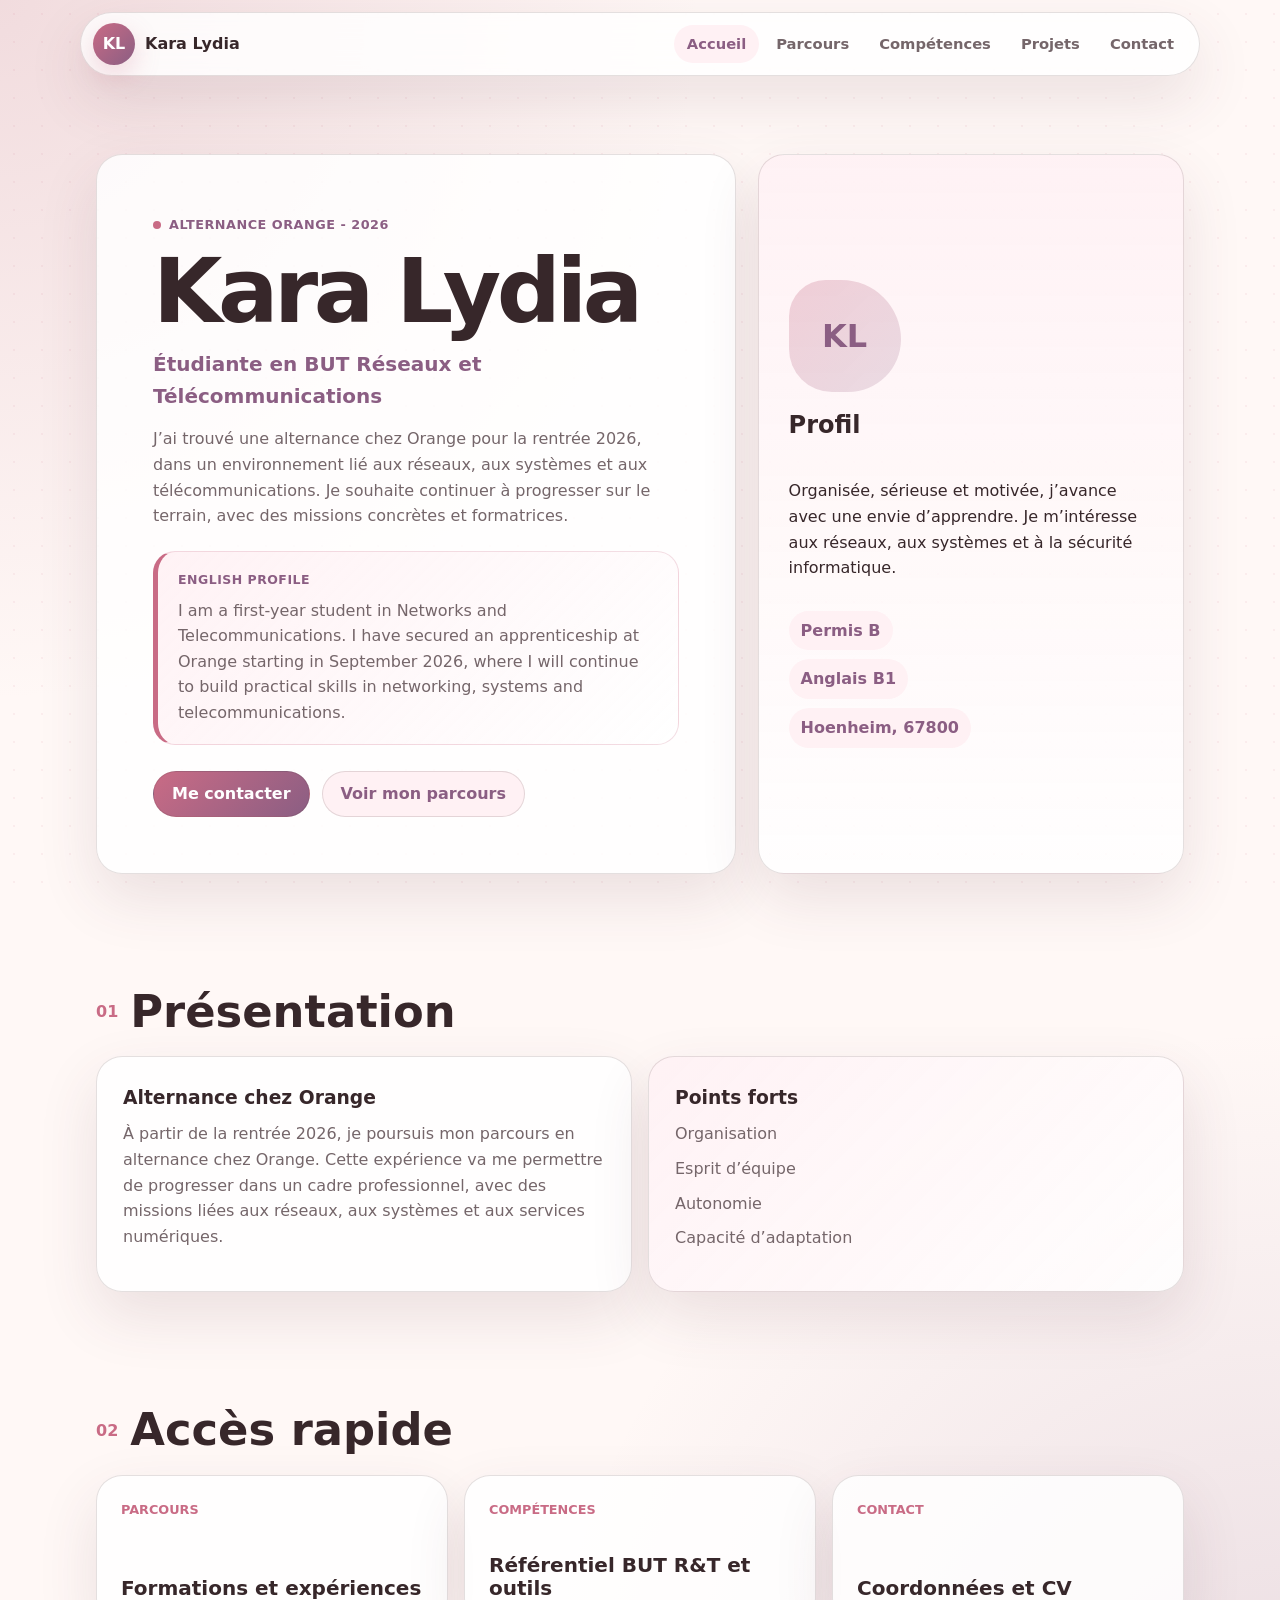
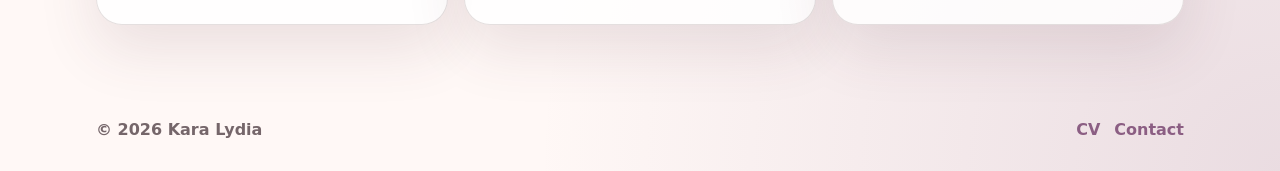
==== index.html @ 48819e31 "Add files via upload" ====
<!doctype html>
<html lang="fr">
  <head>
    <meta charset="UTF-8" />
    <meta name="viewport" content="width=device-width, initial-scale=1.0" />
    <meta name="description" content="Portfolio de Kara Lydia, étudiante en BUT Réseaux et Télécommunications." />
    <title>Kara Lydia | Accueil</title>
    <link rel="stylesheet" href="styles.css?v=6" />
  </head>
  <body data-page="accueil">
    <header class="site-header" data-header>
      <a class="brand" href="index.html" aria-label="Accueil">
        <span class="brand-mark">KL</span>
        <span>Kara Lydia</span>
      </a>

      <nav class="main-nav" aria-label="Navigation principale">
        <a href="index.html" data-page-link="accueil">Accueil</a>
        <a href="parcours.html" data-page-link="parcours">Parcours</a>
        <a href="competences.html" data-page-link="competences">Compétences</a>
        <a href="projets.html" data-page-link="projets">Projets</a>
        <a href="contact.html" data-page-link="contact">Contact</a>
      </nav>
    </header>

    <main>
      <section class="hero section">
        <div class="hero-card reveal">
          <p class="eyebrow">Alternance Orange - 2026</p>
          <h1>Kara Lydia</h1>
          <p class="hero-subtitle">Étudiante en BUT Réseaux et Télécommunications</p>
          <p class="hero-text">
            J’ai trouvé une alternance chez Orange pour la rentrée 2026, dans un environnement
            lié aux réseaux, aux systèmes et aux télécommunications. Je souhaite continuer à
            progresser sur le terrain, avec des missions concrètes et formatrices.
          </p>

          <div class="english-card" lang="en">
            <span>English profile</span>
            <p>
              I am a first-year student in Networks and Telecommunications. I have secured an
              apprenticeship at Orange starting in September 2026, where I will continue to build
              practical skills in networking, systems and telecommunications.
            </p>
          </div>

          <div class="actions">
            <a class="btn btn-primary" href="contact.html">Me contacter</a>
            <a class="btn btn-secondary" href="parcours.html">Voir mon parcours</a>
          </div>
        </div>

        <aside class="profile-card reveal">
          <div class="profile-illustration" aria-hidden="true">
            <span>KL</span>
          </div>
          <h2>Profil</h2>
          <p>
            Organisée, sérieuse et motivée, j’avance avec une envie d’apprendre. Je m’intéresse
            aux réseaux, aux systèmes et à la sécurité informatique.
          </p>
          <ul class="mini-list">
            <li>Permis B</li>
            <li>Anglais B1</li>
            <li>Hoenheim, 67800</li>
          </ul>
        </aside>
      </section>

      <section class="section">
        <div class="section-title">
          <span>01</span>
          <h2>Présentation</h2>
        </div>

        <div class="profile-grid">
          <article class="panel">
            <h3>Alternance chez Orange</h3>
            <p>
              À partir de la rentrée 2026, je poursuis mon parcours en alternance chez Orange.
              Cette expérience va me permettre de progresser dans un cadre professionnel, avec des
              missions liées aux réseaux, aux systèmes et aux services numériques.
            </p>
          </article>

          <article class="panel panel-highlight">
            <h3>Points forts</h3>
            <ul class="clean-list">
              <li>Organisation</li>
              <li>Esprit d’équipe</li>
              <li>Autonomie</li>
              <li>Capacité d’adaptation</li>
            </ul>
          </article>
        </div>
      </section>

      <section class="section">
        <div class="section-title">
          <span>02</span>
          <h2>Accès rapide</h2>
        </div>

        <div class="route-grid">
          <a class="route-card" href="parcours.html">
            <span>Parcours</span>
            <strong>Formations et expériences</strong>
          </a>
          <a class="route-card" href="competences.html">
            <span>Compétences</span>
            <strong>Référentiel BUT R&T et outils</strong>
          </a>
          <a class="route-card" href="contact.html">
            <span>Contact</span>
            <strong>Coordonnées et CV</strong>
          </a>
        </div>
      </section>
    </main>

    <footer class="site-footer">
      <span>&copy; 2026 Kara Lydia</span>
      <div class="footer-links">
        <a href="assets/CV-Kara-Lydia.jpeg" target="_blank" rel="noopener">CV</a>
        <a href="contact.html">Contact</a>
      </div>
    </footer>

    <script src="script.js?v=3"></script>
  </body>
</html>
---- styles.css ----
:root {
  color-scheme: light;
  --bg: #fff8f6;
  --bg-soft: #f7ebe7;
  --surface: #ffffff;
  --surface-soft: #fff1f4;
  --text: #37272a;
  --muted: #75666a;
  --line: rgba(88, 61, 67, 0.16);
  --accent: #c96b85;
  --accent-2: #8b5e83;
  --accent-3: #d8a7b1;
  --shadow: 0 24px 60px rgba(91, 52, 64, 0.12);
  --radius: 26px;
  --max: 1120px;
}

* {
  box-sizing: border-box;
}

html {
  scroll-behavior: smooth;
}

body {
  min-width: 320px;
  margin: 0;
  background:
    radial-gradient(circle at top left, rgba(216, 167, 177, 0.35), transparent 32%),
    radial-gradient(circle at bottom right, rgba(139, 94, 131, 0.18), transparent 34%),
    var(--bg);
  color: var(--text);
  font-family: Inter, ui-sans-serif, system-ui, -apple-system, BlinkMacSystemFont, "Segoe UI", Arial, sans-serif;
  line-height: 1.6;
}

body::before {
  position: fixed;
  inset: 0;
  z-index: -1;
  pointer-events: none;
  content: "";
  background-image: radial-gradient(circle, rgba(201, 107, 133, 0.16) 1px, transparent 1.3px);
  background-size: 28px 28px;
  opacity: 0.5;
}

a {
  color: inherit;
  text-decoration: none;
}

button {
  font: inherit;
}

img {
  display: block;
  max-width: 100%;
}

h1,
h2,
h3,
p {
  margin-top: 0;
}

strong {
  color: var(--text);
}

.site-header {
  position: sticky;
  top: 12px;
  z-index: 50;
  display: grid;
  grid-template-columns: auto 1fr;
  gap: 18px;
  align-items: center;
  width: min(calc(100% - 28px), var(--max));
  margin: 12px auto 0;
  padding: 10px 12px;
  border: 1px solid var(--line);
  border-radius: 999px;
  background: rgba(255, 255, 255, 0.82);
  box-shadow: var(--shadow);
  backdrop-filter: blur(18px);
}

.brand {
  display: inline-flex;
  gap: 10px;
  align-items: center;
  font-weight: 900;
}

.brand-mark {
  display: grid;
  width: 42px;
  height: 42px;
  place-items: center;
  border-radius: 50%;
  background: linear-gradient(135deg, var(--accent), var(--accent-2));
  color: #ffffff;
  box-shadow: 0 10px 26px rgba(201, 107, 133, 0.25);
}

.main-nav {
  display: flex;
  gap: 4px;
  justify-content: flex-end;
  overflow-x: auto;
  scrollbar-width: none;
}

.main-nav::-webkit-scrollbar {
  display: none;
}

.main-nav a {
  display: inline-flex;
  align-items: center;
  min-height: 38px;
  padding: 0 13px;
  border-radius: 999px;
  color: var(--muted);
  font-size: 0.92rem;
  font-weight: 800;
  white-space: nowrap;
}

.main-nav a:hover,
.main-nav a.active {
  background: var(--surface-soft);
  color: var(--accent-2);
}

main {
  width: min(100%, var(--max));
  margin: 0 auto;
  padding: 24px 16px 0;
}

.section {
  padding: 58px 0;
}

.hero {
  display: grid;
  grid-template-columns: minmax(0, 1.2fr) minmax(300px, 0.8fr);
  gap: 22px;
  align-items: stretch;
  padding-top: 54px;
}

.hero-card,
.profile-card,
.panel,
.route-card,
.timeline-item,
.project-card {
  border: 1px solid var(--line);
  border-radius: var(--radius);
  background: rgba(255, 255, 255, 0.82);
  box-shadow: var(--shadow);
}

.hero-card {
  padding: clamp(28px, 5vw, 56px);
}

.eyebrow {
  display: inline-flex;
  align-items: center;
  gap: 8px;
  margin-bottom: 14px;
  color: var(--accent-2);
  font-size: 0.8rem;
  font-weight: 900;
  letter-spacing: 0.04em;
  text-transform: uppercase;
}

.eyebrow::before {
  width: 8px;
  height: 8px;
  border-radius: 50%;
  background: var(--accent);
  content: "";
}

h1 {
  margin-bottom: 14px;
  font-size: clamp(3rem, 8vw, 5.6rem);
  line-height: 0.95;
  font-weight: 900;
  letter-spacing: -0.05em;
}

.hero-subtitle {
  margin-bottom: 14px;
  color: var(--accent-2);
  font-size: 1.25rem;
  font-weight: 850;
}

.hero-text,
.page-hero p,
.panel p,
.timeline-item p,
.project-card p,
.detail-list,
.clean-list,
.contact-links span {
  color: var(--muted);
}

.actions {
  display: flex;
  flex-wrap: wrap;
  gap: 12px;
  margin-top: 26px;
}

.btn {
  display: inline-flex;
  align-items: center;
  justify-content: center;
  min-height: 46px;
  padding: 0 18px;
  border: 1px solid var(--line);
  border-radius: 999px;
  font-weight: 900;
  text-align: center;
}

.btn-primary {
  background: linear-gradient(135deg, var(--accent), var(--accent-2));
  color: #ffffff;
}

.btn-secondary {
  background: var(--surface-soft);
  color: var(--accent-2);
}

.profile-card {
  display: grid;
  align-content: center;
  gap: 14px;
  padding: 30px;
  background: linear-gradient(180deg, rgba(255, 241, 244, 0.95), rgba(255, 255, 255, 0.84));
}

.profile-illustration {
  display: grid;
  width: 112px;
  height: 112px;
  place-items: center;
  border-radius: 38% 62% 55% 45%;
  background: linear-gradient(135deg, rgba(201, 107, 133, 0.28), rgba(139, 94, 131, 0.18));
}

.profile-illustration span {
  color: var(--accent-2);
  font-size: 2rem;
  font-weight: 900;
}

.mini-list,
.clean-list,
.detail-list {
  display: grid;
  gap: 9px;
  margin: 0;
  padding: 0;
  list-style: none;
}

.mini-list li {
  display: inline-flex;
  width: fit-content;
  padding: 7px 12px;
  border-radius: 999px;
  background: var(--surface-soft);
  color: var(--accent-2);
  font-weight: 800;
}

.section-title {
  display: grid;
  grid-template-columns: auto 1fr;
  gap: 12px;
  align-items: center;
  margin-bottom: 22px;
}

.section-title span {
  color: var(--accent);
  font-weight: 900;
}

.section-title h2 {
  margin: 0;
  font-size: clamp(1.8rem, 4vw, 2.8rem);
  line-height: 1;
}

.profile-grid,
.contact-grid {
  display: grid;
  grid-template-columns: repeat(2, minmax(0, 1fr));
  gap: 16px;
}

.panel {
  padding: 26px;
}

.panel-highlight {
  background: linear-gradient(135deg, rgba(255, 241, 244, 0.95), rgba(255, 255, 255, 0.85));
}

.route-grid {
  display: grid;
  grid-template-columns: repeat(3, minmax(0, 1fr));
  gap: 16px;
}

.route-card {
  display: grid;
  gap: 12px;
  min-height: 150px;
  padding: 24px;
  transition: transform 180ms ease, border-color 180ms ease;
}

.route-card:hover {
  transform: translateY(-4px);
  border-color: rgba(201, 107, 133, 0.45);
}

.route-card span,
.timeline-item > span,
.project-number {
  color: var(--accent);
  font-size: 0.8rem;
  font-weight: 900;
  text-transform: uppercase;
}

.route-card strong {
  align-self: end;
  font-size: 1.25rem;
  line-height: 1.15;
}

.page-hero {
  max-width: 820px;
  padding-top: 70px;
  padding-bottom: 38px;
}

.timeline {
  display: grid;
  gap: 16px;
}

.timeline-item {
  padding: 26px;
}

.timeline-item h2,
.project-card h2,
.panel h2,
.panel h3 {
  margin-bottom: 8px;
}

.detail-list {
  padding-left: 18px;
  list-style: disc;
}

.skills-layout,
.project-grid {
  display: grid;
  grid-template-columns: repeat(2, minmax(0, 1fr));
  gap: 16px;
}

.pill-list,
.tags {
  display: flex;
  flex-wrap: wrap;
  gap: 9px;
}

.pill-list span,
.tags span {
  display: inline-flex;
  align-items: center;
  min-height: 32px;
  padding: 0 12px;
  border-radius: 999px;
  background: var(--surface-soft);
  color: var(--accent-2);
  font-size: 0.85rem;
  font-weight: 850;
}

.project-card {
  padding: 26px;
}

.contact-links {
  display: grid;
  gap: 12px;
}

.contact-links a,
.footer-links a {
  color: var(--accent-2);
  font-weight: 900;
}

.cv-card {
  display: grid;
  align-content: center;
  gap: 12px;
}

.site-footer {
  display: flex;
  width: min(100%, var(--max));
  margin: 0 auto;
  padding: 34px 16px 28px;
  justify-content: space-between;
  gap: 18px;
  color: var(--muted);
  font-weight: 850;
}

.footer-links {
  display: flex;
  gap: 14px;
}

.reveal {
  opacity: 0;
  transform: translateY(16px);
  transition: opacity 520ms ease, transform 520ms ease;
}

.reveal.is-visible {
  opacity: 1;
  transform: translateY(0);
}

@media (max-width: 860px) {
  .site-header {
    grid-template-columns: 1fr;
    border-radius: 28px;
  }

  .main-nav {
    justify-content: flex-start;
  }

  .hero,
  .profile-grid,
  .contact-grid,
  .skills-layout,
  .project-grid,
  .route-grid {
    grid-template-columns: 1fr;
  }
}

@media (max-width: 520px) {
  main {
    padding-right: 12px;
    padding-left: 12px;
  }

  .section {
    padding: 42px 0;
  }

  .hero-card,
  .profile-card,
  .panel,
  .timeline-item,
  .project-card {
    padding: 22px;
  }

  .actions,
  .site-footer {
    flex-direction: column;
  }

  .btn {
    width: 100%;
  }
}


/* ===== Ajouts v3 : anglais + référentiel BUT R&T ===== */
.english-card {
  margin-top: 22px;
  padding: 18px 20px;
  border: 1px solid rgba(201, 107, 133, 0.22);
  border-left: 5px solid var(--accent);
  border-radius: 22px;
  background: linear-gradient(135deg, rgba(255, 241, 244, 0.92), rgba(255, 255, 255, 0.72));
}

.english-card span {
  display: block;
  margin-bottom: 8px;
  color: var(--accent-2);
  font-size: 0.78rem;
  font-weight: 900;
  letter-spacing: 0.04em;
  text-transform: uppercase;
}

.english-card p {
  margin: 0;
  color: var(--muted);
}

.compact-section {
  padding-top: 32px;
}

.reference-grid {
  display: grid;
  grid-template-columns: repeat(3, minmax(0, 1fr));
  gap: 16px;
}

.reference-card {
  display: grid;
  gap: 12px;
  padding: 24px;
  border: 1px solid var(--line);
  border-radius: var(--radius);
  background: rgba(255, 255, 255, 0.82);
  box-shadow: var(--shadow);
}

.ref-code {
  display: inline-flex;
  align-items: center;
  justify-content: center;
  width: fit-content;
  min-height: 34px;
  padding: 0 14px;
  border-radius: 999px;
  background: var(--surface-soft);
  color: var(--accent-2);
  font-weight: 900;
}

.reference-card h3 {
  margin-bottom: 0;
  font-size: 1.12rem;
}

.reference-card p {
  margin: 0;
  color: var(--muted);
}

.ac-list {
  display: grid;
  gap: 9px;
  margin: 0;
  padding: 0;
  list-style: none;
  color: var(--muted);
}

.ac-list li {
  padding: 12px 13px;
  border-radius: 18px;
  background: var(--surface-soft);
}

.ac-list strong {
  display: inline-flex;
  margin-right: 6px;
  color: var(--accent-2);
  font-size: 0.82rem;
}

@media (max-width: 920px) {
  .reference-grid {
    grid-template-columns: 1fr;
  }
}

/* ===== Ajouts v4 : projets avec images ===== */
.route-grid-four {
  grid-template-columns: repeat(4, minmax(0, 1fr));
}

.project-grid-large {
  grid-template-columns: 1fr;
  gap: 20px;
}

.project-card-image {
  display: grid;
  grid-template-columns: minmax(240px, 0.9fr) minmax(0, 1.1fr);
  gap: 0;
  padding: 0;
  overflow: hidden;
}

.project-media {
  display: block;
  min-height: 260px;
  border-right: 1px solid var(--line);
  background: var(--surface-soft);
}

.project-media img {
  width: 100%;
  height: 100%;
  min-height: 260px;
  object-fit: contain;
  padding: 14px;
  background: #fffdfc;
}

.project-body {
  display: grid;
  align-content: center;
  gap: 12px;
  padding: 28px;
}

.project-body h2,
.project-body p {
  margin: 0;
}

.project-ac-list {
  display: grid;
  gap: 8px;
  margin: 4px 0 0;
  padding: 0;
  list-style: none;
  color: var(--muted);
}

.project-ac-list li {
  padding: 10px 12px;
  border-radius: 16px;
  background: var(--surface-soft);
}

.project-ac-list strong {
  color: var(--accent-2);
  font-size: 0.82rem;
}

.project-soft-card {
  background: linear-gradient(135deg, rgba(255, 241, 244, 0.95), rgba(255, 255, 255, 0.9));
}

.project-media-placeholder {
  display: grid;
  place-items: center;
  background:
    radial-gradient(circle at 30% 30%, rgba(201, 107, 133, 0.2), transparent 34%),
    radial-gradient(circle at 75% 70%, rgba(139, 94, 131, 0.16), transparent 36%),
    var(--surface-soft);
}

.project-media-placeholder span {
  display: grid;
  width: 118px;
  height: 118px;
  place-items: center;
  border-radius: 42% 58% 54% 46%;
  background: #ffffff;
  color: var(--accent-2);
  font-size: 2.6rem;
  font-weight: 900;
  box-shadow: var(--shadow);
}

@media (max-width: 920px) {
  .route-grid-four,
  .project-card-image {
    grid-template-columns: 1fr;
  }

  .project-media {
    border-right: 0;
    border-bottom: 1px solid var(--line);
  }
}

/* Mise en avant de l'alternance chez Orange */
.accent-experience {
  border-color: rgba(255, 121, 198, 0.28);
  background: linear-gradient(135deg, rgba(255, 121, 198, 0.12), rgba(255, 255, 255, 0.78));
}

.accent-experience h2 {
  color: var(--accent);
}
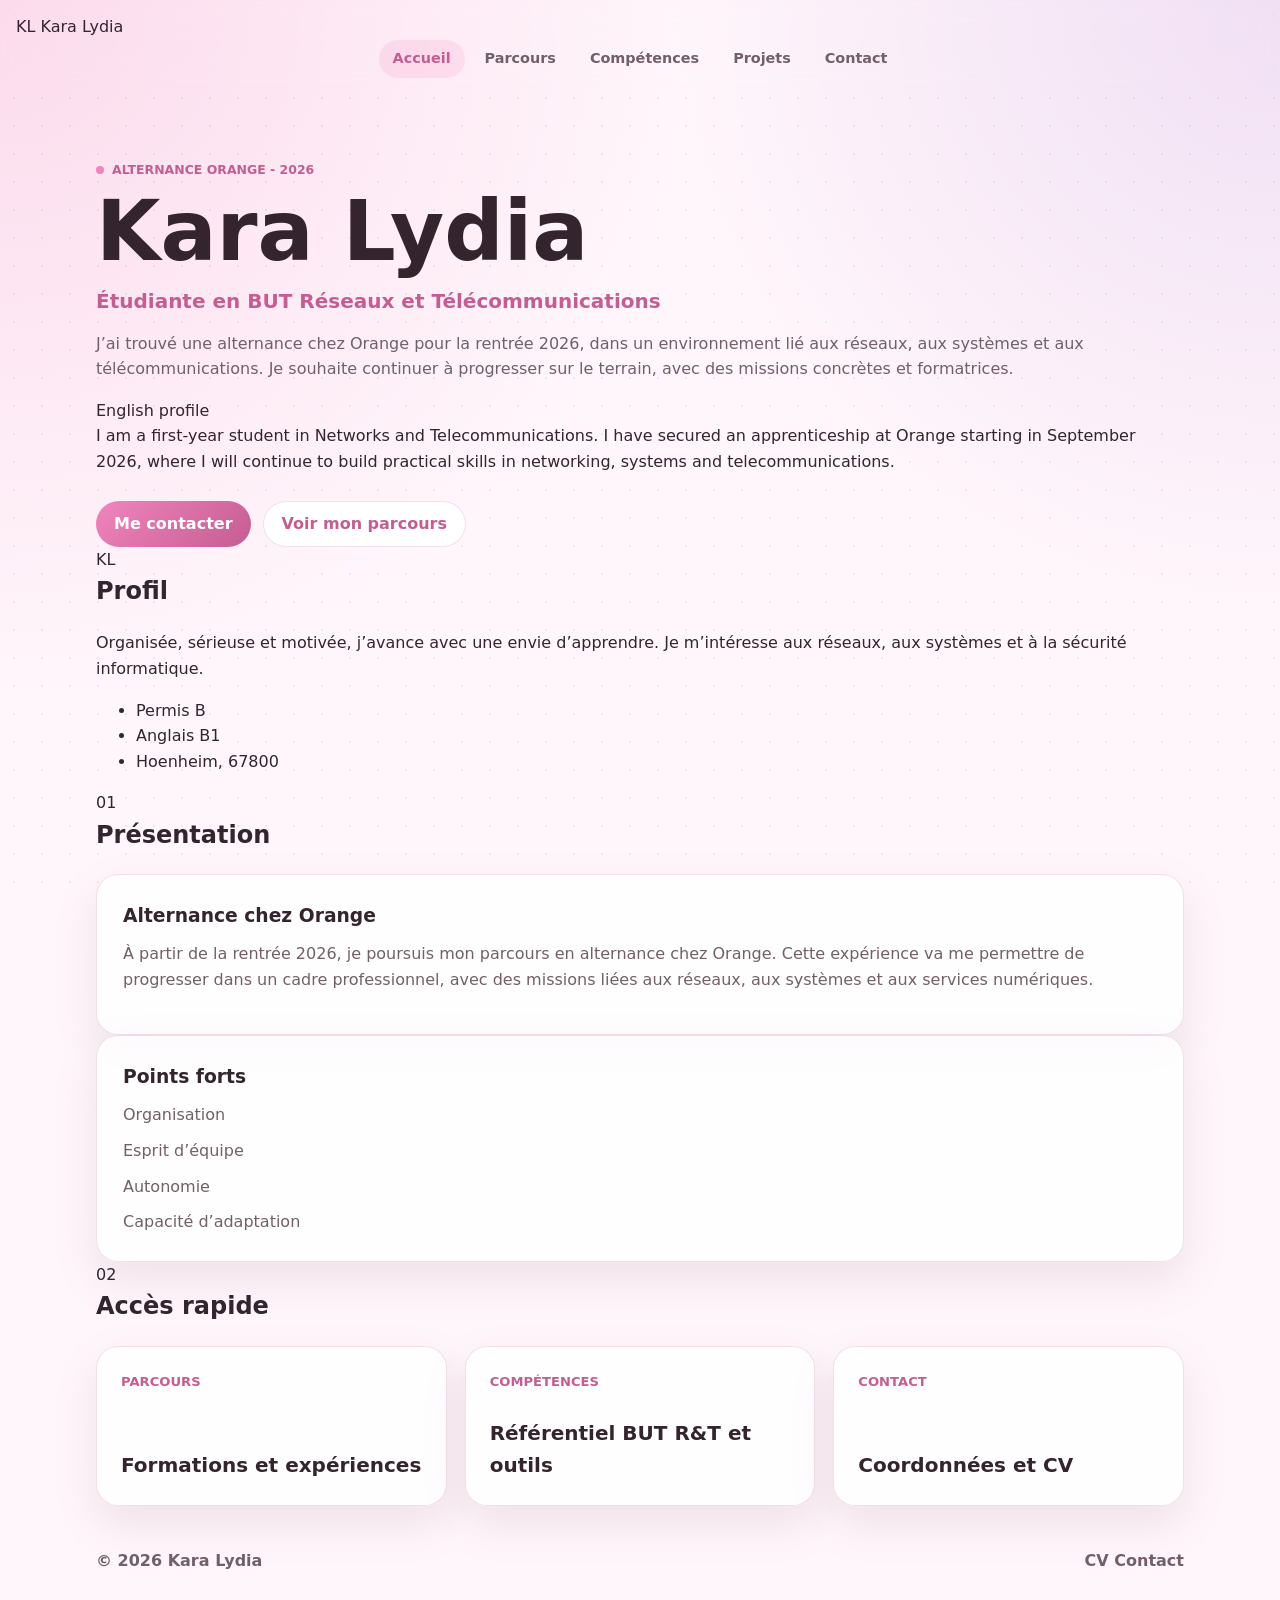
==== commit 7761c857: "Update index.html" ====
--- a/index.html
+++ b/index.html
@@ -5,7 +5,7 @@
     <meta name="viewport" content="width=device-width, initial-scale=1.0" />
     <meta name="description" content="Portfolio de Kara Lydia, étudiante en BUT Réseaux et Télécommunications." />
     <title>Kara Lydia | Accueil</title>
-    <link rel="stylesheet" href="styles.css?v=6" />
+    <link rel="stylesheet" href="styles.css?v=8" />
   </head>
   <body data-page="accueil">
     <header class="site-header" data-header>
--- a/styles.css
+++ b/styles.css
@@ -1,18 +1,19 @@
 :root {
   color-scheme: light;
-  --bg: #fff8f6;
-  --bg-soft: #f7ebe7;
+  --bg: #fff6fb;
+  --bg-soft: #ffe6f2;
   --surface: #ffffff;
-  --surface-soft: #fff1f4;
-  --text: #37272a;
-  --muted: #75666a;
-  --line: rgba(88, 61, 67, 0.16);
-  --accent: #c96b85;
-  --accent-2: #8b5e83;
-  --accent-3: #d8a7b1;
-  --shadow: 0 24px 60px rgba(91, 52, 64, 0.12);
-  --radius: 26px;
+  --surface-strong: #fff0f7;
+  --text: #34242d;
+  --muted: #725f68;
+  --line: rgba(190, 120, 150, 0.22);
+  --accent: #c45d91;
+  --accent-2: #f184bd;
+  --accent-3: #a66ad1;
+  --accent-soft: rgba(241, 132, 189, 0.16);
+  --shadow: 0 18px 45px rgba(120, 70, 95, 0.12);
   --max: 1120px;
+  --radius: 22px;
 }
 
 * {
@@ -21,14 +22,16 @@
 
 html {
   scroll-behavior: smooth;
+  overflow-x: hidden;
 }
 
 body {
   min-width: 320px;
   margin: 0;
+  overflow-x: hidden;
   background:
-    radial-gradient(circle at top left, rgba(216, 167, 177, 0.35), transparent 32%),
-    radial-gradient(circle at bottom right, rgba(139, 94, 131, 0.18), transparent 34%),
+    radial-gradient(circle at top left, rgba(241, 132, 189, 0.24), transparent 34%),
+    radial-gradient(circle at top right, rgba(166, 106, 209, 0.16), transparent 30%),
     var(--bg);
   color: var(--text);
   font-family: Inter, ui-sans-serif, system-ui, -apple-system, BlinkMacSystemFont, "Segoe UI", Arial, sans-serif;
@@ -41,9 +44,17 @@
   z-index: -1;
   pointer-events: none;
   content: "";
-  background-image: radial-gradient(circle, rgba(201, 107, 133, 0.16) 1px, transparent 1.3px);
+  background-image: radial-gradient(circle, rgba(196, 93, 145, 0.12) 1px, transparent 1.3px);
   background-size: 28px 28px;
-  opacity: 0.5;
+}
+
+body.modal-open {
+  overflow: hidden;
+}
+
+img {
+  display: block;
+  max-width: 100%;
 }
 
 a {
@@ -53,11 +64,6 @@
 
 button {
   font: inherit;
-}
-
-img {
-  display: block;
-  max-width: 100%;
 }
 
 h1,
@@ -73,44 +79,44 @@
 
 .site-header {
   position: sticky;
-  top: 12px;
+  top: 0;
   z-index: 50;
-  display: grid;
-  grid-template-columns: auto 1fr;
+  padding: 14px 16px;
+  backdrop-filter: blur(16px);
+}
+
+.nav-shell {
+  display: grid;
+  grid-template-columns: auto 1fr auto;
   gap: 18px;
   align-items: center;
-  width: min(calc(100% - 28px), var(--max));
-  margin: 12px auto 0;
-  padding: 10px 12px;
+  width: min(100%, var(--max));
+  min-height: 64px;
+  margin: 0 auto;
+  padding: 8px 10px;
   border: 1px solid var(--line);
   border-radius: 999px;
   background: rgba(255, 255, 255, 0.82);
   box-shadow: var(--shadow);
-  backdrop-filter: blur(18px);
-}
-
-.brand {
-  display: inline-flex;
-  gap: 10px;
-  align-items: center;
-  font-weight: 900;
-}
-
-.brand-mark {
-  display: grid;
-  width: 42px;
-  height: 42px;
+}
+
+.logo {
+  display: grid;
+  width: 48px;
+  height: 48px;
   place-items: center;
   border-radius: 50%;
-  background: linear-gradient(135deg, var(--accent), var(--accent-2));
+  background: linear-gradient(135deg, var(--accent-2), var(--accent));
   color: #ffffff;
-  box-shadow: 0 10px 26px rgba(201, 107, 133, 0.25);
+  font-size: 1rem;
+  font-weight: 900;
+  box-shadow: 0 12px 30px rgba(196, 93, 145, 0.28);
 }
 
 .main-nav {
   display: flex;
-  gap: 4px;
-  justify-content: flex-end;
+  gap: 6px;
+  justify-content: center;
   overflow-x: auto;
   scrollbar-width: none;
 }
@@ -123,85 +129,130 @@
   display: inline-flex;
   align-items: center;
   min-height: 38px;
-  padding: 0 13px;
+  padding: 0 14px;
   border-radius: 999px;
   color: var(--muted);
-  font-size: 0.92rem;
+  font-size: 0.9rem;
   font-weight: 800;
   white-space: nowrap;
 }
 
 .main-nav a:hover,
 .main-nav a.active {
-  background: var(--surface-soft);
-  color: var(--accent-2);
+  background: var(--accent-soft);
+  color: var(--accent);
+}
+
+.theme-toggle {
+  display: inline-flex;
+  align-items: center;
+  gap: 8px;
+  min-height: 40px;
+  padding: 0 14px;
+  border: 1px solid var(--line);
+  border-radius: 999px;
+  background: #ffffff;
+  color: var(--text);
+  cursor: pointer;
+  font-size: 0.85rem;
+  font-weight: 800;
+}
+
+.theme-dot {
+  width: 13px;
+  height: 13px;
+  border-radius: 50%;
+  background: var(--accent-2);
+  box-shadow: 0 0 0 5px var(--accent-soft);
 }
 
 main {
   width: min(100%, var(--max));
   margin: 0 auto;
-  padding: 24px 16px 0;
-}
-
-.section {
-  padding: 58px 0;
+  padding: 38px 16px 0;
+}
+
+.page-section {
+  padding: 48px 0;
 }
 
 .hero {
-  display: grid;
-  grid-template-columns: minmax(0, 1.2fr) minmax(300px, 0.8fr);
-  gap: 22px;
+  padding-top: 26px;
+}
+
+.hero-inner {
+  display: grid;
+  grid-template-columns: 1.05fr 0.95fr;
+  gap: 26px;
   align-items: stretch;
-  padding-top: 54px;
-}
-
-.hero-card,
-.profile-card,
+}
+
+.hero-copy,
+.hero-media,
 .panel,
+.timeline-item,
+.project-card,
 .route-card,
-.timeline-item,
-.project-card {
+.logo-grid article {
   border: 1px solid var(--line);
   border-radius: var(--radius);
   background: rgba(255, 255, 255, 0.82);
   box-shadow: var(--shadow);
 }
 
-.hero-card {
-  padding: clamp(28px, 5vw, 56px);
-}
-
-.eyebrow {
+.hero-copy {
+  padding: 34px;
+}
+
+.hero-mark {
+  display: grid;
+  width: 84px;
+  height: 84px;
+  place-items: center;
+  margin-bottom: 20px;
+  border-radius: 50%;
+  background: linear-gradient(135deg, var(--accent-2), var(--accent));
+  color: #ffffff;
+  font-size: 2rem;
+  font-weight: 900;
+}
+
+.eyebrow,
+.project-kicker {
   display: inline-flex;
   align-items: center;
   gap: 8px;
-  margin-bottom: 14px;
-  color: var(--accent-2);
-  font-size: 0.8rem;
-  font-weight: 900;
-  letter-spacing: 0.04em;
+  margin-bottom: 12px;
+  color: var(--accent);
+  font-size: 0.78rem;
+  font-weight: 900;
   text-transform: uppercase;
 }
 
-.eyebrow::before {
+.eyebrow::before,
+.project-kicker::before {
   width: 8px;
   height: 8px;
   border-radius: 50%;
-  background: var(--accent);
+  background: var(--accent-2);
   content: "";
 }
 
 h1 {
   margin-bottom: 14px;
-  font-size: clamp(3rem, 8vw, 5.6rem);
+  color: var(--text);
+  font-size: clamp(2.8rem, 7vw, 5.2rem);
   line-height: 0.95;
   font-weight: 900;
-  letter-spacing: -0.05em;
+}
+
+.hero h1 span {
+  display: block;
 }
 
 .hero-subtitle {
   margin-bottom: 14px;
-  color: var(--accent-2);
+  color: var(--accent);
   font-size: 1.25rem;
   font-weight: 850;
 }
@@ -210,10 +261,8 @@
 .page-hero p,
 .panel p,
 .timeline-item p,
-.project-card p,
-.detail-list,
-.clean-list,
-.contact-links span {
+.project-body p,
+.project-content p {
   color: var(--muted);
 }
 
@@ -230,123 +279,160 @@
   justify-content: center;
   min-height: 46px;
   padding: 0 18px;
+  border-radius: 999px;
+  font-weight: 900;
+  text-align: center;
+}
+
+.btn-primary {
+  background: linear-gradient(135deg, var(--accent-2), var(--accent));
+  color: #ffffff;
+}
+
+.btn-secondary {
   border: 1px solid var(--line);
-  border-radius: 999px;
-  font-weight: 900;
-  text-align: center;
-}
-
-.btn-primary {
-  background: linear-gradient(135deg, var(--accent), var(--accent-2));
-  color: #ffffff;
-}
-
-.btn-secondary {
-  background: var(--surface-soft);
-  color: var(--accent-2);
-}
-
-.profile-card {
-  display: grid;
-  align-content: center;
+  background: #ffffff;
+  color: var(--accent);
+}
+
+.hero-media {
+  overflow: hidden;
+}
+
+.media-frame {
+  height: 100%;
+  min-height: 330px;
+  background: var(--surface-strong);
+}
+
+.media-frame img {
+  width: 100%;
+  height: 100%;
+  object-fit: cover;
+}
+
+.hero-note {
+  margin: -82px 22px 22px;
+  position: relative;
+  padding: 18px;
+  border-radius: 18px;
+  background: rgba(255, 255, 255, 0.88);
+  border: 1px solid var(--line);
+  box-shadow: var(--shadow);
+}
+
+.hero-note strong {
+  display: block;
+  margin-bottom: 4px;
+}
+
+.hero-note span {
+  color: var(--muted);
+}
+
+.section-header {
+  display: grid;
+  grid-template-columns: auto auto 1fr;
   gap: 14px;
-  padding: 30px;
-  background: linear-gradient(180deg, rgba(255, 241, 244, 0.95), rgba(255, 255, 255, 0.84));
-}
-
-.profile-illustration {
-  display: grid;
-  width: 112px;
-  height: 112px;
-  place-items: center;
-  border-radius: 38% 62% 55% 45%;
-  background: linear-gradient(135deg, rgba(201, 107, 133, 0.28), rgba(139, 94, 131, 0.18));
-}
-
-.profile-illustration span {
-  color: var(--accent-2);
-  font-size: 2rem;
-  font-weight: 900;
-}
-
-.mini-list,
-.clean-list,
-.detail-list {
-  display: grid;
-  gap: 9px;
+  align-items: center;
+  margin-bottom: 22px;
+}
+
+.section-header span {
+  color: var(--accent);
+  font-weight: 900;
+}
+
+.section-header h2,
+.stack-group h2,
+.contact-box h2 {
+  margin: 0;
+  font-size: clamp(1.8rem, 4vw, 2.7rem);
+  line-height: 1;
+}
+
+.section-header div {
+  height: 1px;
+  background: var(--line);
+}
+
+.info-grid {
+  display: grid;
+  grid-template-columns: repeat(2, minmax(0, 1fr));
+  gap: 18px;
+}
+
+.profile-layout {
+  grid-template-columns: minmax(0, 1.15fr) minmax(300px, 0.85fr);
+}
+
+.panel,
+.timeline-item {
+  padding: 26px;
+}
+
+.panel h2,
+.panel h3,
+.timeline-item h2,
+.project-body h2,
+.project-content h2 {
+  margin-bottom: 10px;
+  color: var(--text);
+}
+
+.clean-list {
+  display: grid;
+  gap: 10px;
   margin: 0;
   padding: 0;
+  color: var(--muted);
   list-style: none;
 }
 
-.mini-list li {
-  display: inline-flex;
-  width: fit-content;
-  padding: 7px 12px;
-  border-radius: 999px;
-  background: var(--surface-soft);
-  color: var(--accent-2);
-  font-weight: 800;
-}
-
-.section-title {
-  display: grid;
-  grid-template-columns: auto 1fr;
+.general-info-panel {
+  display: flex;
+  flex-direction: column;
+  justify-content: center;
+}
+
+.english-description {
+  margin-top: 18px;
+  padding: 16px 18px;
+  border-left: 3px solid var(--accent);
+  border-radius: 16px;
+  background: var(--surface-strong);
+  color: var(--muted);
+}
+
+.english-description strong {
+  display: block;
+  margin-bottom: 6px;
+  color: var(--accent);
+  font-size: 0.82rem;
+  font-weight: 900;
+  text-transform: uppercase;
+}
+
+.route-grid {
+  display: grid;
+  grid-template-columns: repeat(3, minmax(0, 1fr));
+  gap: 18px;
+}
+
+.route-card {
+  display: grid;
   gap: 12px;
-  align-items: center;
-  margin-bottom: 22px;
-}
-
-.section-title span {
-  color: var(--accent);
-  font-weight: 900;
-}
-
-.section-title h2 {
-  margin: 0;
-  font-size: clamp(1.8rem, 4vw, 2.8rem);
-  line-height: 1;
-}
-
-.profile-grid,
-.contact-grid {
-  display: grid;
-  grid-template-columns: repeat(2, minmax(0, 1fr));
-  gap: 16px;
-}
-
-.panel {
-  padding: 26px;
-}
-
-.panel-highlight {
-  background: linear-gradient(135deg, rgba(255, 241, 244, 0.95), rgba(255, 255, 255, 0.85));
-}
-
-.route-grid {
-  display: grid;
-  grid-template-columns: repeat(3, minmax(0, 1fr));
-  gap: 16px;
-}
-
-.route-card {
-  display: grid;
-  gap: 12px;
-  min-height: 150px;
+  min-height: 160px;
   padding: 24px;
-  transition: transform 180ms ease, border-color 180ms ease;
 }
 
 .route-card:hover {
   transform: translateY(-4px);
-  border-color: rgba(201, 107, 133, 0.45);
-}
-
-.route-card span,
-.timeline-item > span,
-.project-number {
-  color: var(--accent);
-  font-size: 0.8rem;
+}
+
+.route-card span {
+  color: var(--accent);
+  font-size: 0.82rem;
   font-weight: 900;
   text-transform: uppercase;
 }
@@ -354,104 +440,506 @@
 .route-card strong {
   align-self: end;
   font-size: 1.25rem;
-  line-height: 1.15;
 }
 
 .page-hero {
-  max-width: 820px;
-  padding-top: 70px;
-  padding-bottom: 38px;
-}
-
-.timeline {
-  display: grid;
-  gap: 16px;
-}
-
-.timeline-item {
-  padding: 26px;
-}
-
-.timeline-item h2,
-.project-card h2,
-.panel h2,
-.panel h3 {
-  margin-bottom: 8px;
+  max-width: 850px;
+  padding-top: 50px;
+  padding-bottom: 34px;
+}
+
+.page-hero h1 {
+  font-size: clamp(2.8rem, 7vw, 4.8rem);
+}
+
+.timeline,
+.timeline-detailed {
+  display: grid;
+  gap: 18px;
+}
+
+.timeline-item > span {
+  display: inline-flex;
+  margin-bottom: 12px;
+  color: var(--accent);
+  font-size: 0.85rem;
+  font-weight: 900;
+  text-transform: uppercase;
 }
 
 .detail-list {
-  padding-left: 18px;
-  list-style: disc;
-}
-
-.skills-layout,
+  display: grid;
+  gap: 8px;
+  margin: 18px 0 0;
+  padding-left: 20px;
+  color: var(--muted);
+}
+
+.timeline-tags,
+.tags,
+.modal-tags {
+  display: flex;
+  flex-wrap: wrap;
+  gap: 8px;
+}
+
+.timeline-tags {
+  margin-top: 18px;
+}
+
+.timeline-tags span,
+.tags span,
+.modal-tags span {
+  display: inline-flex;
+  align-items: center;
+  min-height: 30px;
+  padding: 0 11px;
+  border: 1px solid rgba(190, 120, 150, 0.2);
+  border-radius: 999px;
+  background: #fff3f8;
+  color: #a75f83;
+  font-size: 0.78rem;
+  font-weight: 850;
+}
+
+.experience-grid {
+  display: grid;
+  grid-template-columns: minmax(0, 0.76fr);
+  gap: 18px;
+}
+
 .project-grid {
+  display: grid;
+  grid-template-columns: repeat(2, minmax(0, 1fr));
+  gap: 22px;
+}
+
+.project-card {
+  overflow: hidden;
+}
+
+.project-card-image {
+  overflow: hidden;
+  border-radius: 24px;
+}
+
+.project-soft-card {
+  transition: transform 180ms ease, box-shadow 180ms ease, border-color 180ms ease;
+}
+
+.project-soft-card:hover {
+  transform: translateY(-4px);
+  border-color: rgba(190, 120, 150, 0.42);
+  box-shadow: 0 24px 60px rgba(120, 70, 95, 0.18);
+}
+
+.project-media {
+  width: 100%;
+  height: 230px;
+  overflow: hidden;
+  background: linear-gradient(135deg, #f8dce7, #f7eef3);
+}
+
+.project-media img {
+  width: 100%;
+  height: 100%;
+  object-fit: cover;
+}
+
+.project-media-placeholder {
+  display: grid;
+  place-items: center;
+  background:
+    radial-gradient(circle at top left, rgba(255, 190, 215, 0.7), transparent 45%),
+    linear-gradient(135deg, #f7d7e5, #fff6fa);
+}
+
+.project-media-placeholder span {
+  display: grid;
+  width: 82px;
+  height: 82px;
+  place-items: center;
+  border-radius: 50%;
+  background: #ffffff;
+  color: #b9688f;
+  font-size: 1.8rem;
+  font-weight: 900;
+  box-shadow: 0 14px 34px rgba(120, 70, 95, 0.16);
+}
+
+.project-body,
+.project-content {
+  padding: 24px;
+}
+
+.project-number {
+  display: inline-flex;
+  align-items: center;
+  min-height: 30px;
+  margin-bottom: 12px;
+  padding: 0 12px;
+  border-radius: 999px;
+  background: rgba(190, 120, 150, 0.12);
+  color: #b9688f;
+  font-size: 0.78rem;
+  font-weight: 900;
+}
+
+.project-body h2,
+.project-content h2 {
+  margin-bottom: 12px;
+  color: #38232d;
+  font-size: 1.35rem;
+  line-height: 1.2;
+}
+
+.project-body p,
+.project-content p {
+  color: #6f5d65;
+  line-height: 1.6;
+}
+
+.project-ac-list {
+  display: grid;
+  gap: 10px;
+  margin: 16px 0 0;
+  padding: 0;
+  list-style: none;
+}
+
+.project-ac-list li {
+  padding: 12px 14px;
+  border-radius: 14px;
+  background: #fff8fb;
+  border: 1px solid rgba(190, 120, 150, 0.16);
+  color: #6f5d65;
+  line-height: 1.5;
+}
+
+.project-ac-list strong {
+  color: #b9688f;
+}
+
+.traffic-project {
+  grid-column: 1 / -1;
+  overflow: hidden;
+  border-radius: 24px;
+  background: #fffafc;
+  border: 1px solid rgba(190, 120, 150, 0.22);
+  box-shadow: 0 22px 55px rgba(120, 70, 95, 0.13);
+}
+
+.traffic-hero {
+  display: grid;
+  grid-template-columns: 1fr 1fr;
+  gap: 0;
+  align-items: stretch;
+  border-bottom: 1px solid rgba(190, 120, 150, 0.14);
+}
+
+.traffic-image {
+  display: grid;
+  place-items: center;
+  min-height: 260px;
+  padding: 18px;
+  background: linear-gradient(135deg, #2d2430, #111827);
+}
+
+.traffic-image img {
+  width: 100%;
+  max-height: 240px;
+  object-fit: contain;
+  border-radius: 12px;
+}
+
+.traffic-intro {
+  display: flex;
+  flex-direction: column;
+  justify-content: center;
+  padding: 28px;
+}
+
+.traffic-intro h2 {
+  margin: 8px 0 12px;
+  color: #38232d;
+  font-size: 1.8rem;
+}
+
+.traffic-intro p {
+  color: #6f5d65;
+  line-height: 1.65;
+}
+
+.traffic-grid {
   display: grid;
   grid-template-columns: repeat(2, minmax(0, 1fr));
   gap: 16px;
-}
-
-.pill-list,
-.tags {
+  padding: 22px;
+}
+
+.traffic-box,
+.traffic-skills {
+  padding: 18px;
+  border-radius: 18px;
+  background: #ffffff;
+  border: 1px solid rgba(190, 120, 150, 0.15);
+}
+
+.traffic-box h3,
+.traffic-skills h3 {
+  margin-bottom: 10px;
+  color: #b9688f;
+  font-size: 0.9rem;
+  font-weight: 900;
+  text-transform: uppercase;
+}
+
+.traffic-box p {
+  margin: 0;
+  color: #6f5d65;
+  line-height: 1.65;
+}
+
+.traffic-box p[lang="en"] {
+  padding: 14px 16px;
+  border-left: 3px solid #c77ba0;
+  border-radius: 14px;
+  background: #fff3f8;
+}
+
+.traffic-skills {
+  margin: 0 22px 22px;
+}
+
+.traffic-skills .project-ac-list {
+  grid-template-columns: repeat(2, minmax(0, 1fr));
+}
+
+.competence-block {
+  margin-top: 22px;
+}
+
+.competence-block + .competence-block {
+  margin-top: 38px;
+}
+
+.competence-frame {
+  display: grid;
+  grid-template-columns: repeat(2, minmax(0, 1fr));
+  gap: 22px;
+  margin: 20px 0 18px;
+  padding: 22px 24px;
+  border: 1px solid var(--line);
+  border-radius: var(--radius);
+  background: rgba(255, 255, 255, 0.72);
+}
+
+.competence-label {
+  display: block;
+  margin-bottom: 8px;
+  color: var(--accent);
+  font-size: 0.74rem;
+  font-weight: 900;
+  text-transform: uppercase;
+}
+
+.competence-niveau {
+  margin: 0 0 8px;
+  color: var(--accent-3);
+  font-size: 0.84rem;
+  font-weight: 850;
+}
+
+.competence-ac-list {
+  display: grid;
+  gap: 8px;
+  margin: 0;
+  padding-left: 18px;
+  color: var(--muted);
+}
+
+.skill-grid {
+  display: grid;
+  grid-template-columns: repeat(2, minmax(0, 1fr));
+  gap: 12px;
+}
+
+.skill-card {
+  display: grid;
+  grid-template-columns: auto minmax(0, 1fr);
+  gap: 14px;
+  align-items: center;
+  padding: 14px 16px;
+  border: 1px solid var(--line);
+  border-radius: 18px;
+  background: rgba(255, 255, 255, 0.82);
+  box-shadow: var(--shadow);
+}
+
+.skill-card img {
+  width: 34px;
+  height: 34px;
+  object-fit: contain;
+}
+
+.tech-monogram {
+  display: grid;
+  width: 44px;
+  height: 44px;
+  place-items: center;
+  border-radius: 50%;
+  background: var(--accent-soft);
+  color: var(--accent);
+  font-size: 0.72rem;
+  font-weight: 900;
+}
+
+.skill-meta {
+  display: grid;
+  gap: 2px;
+}
+
+.skill-meta strong {
+  font-size: 0.98rem;
+}
+
+.skill-meta span {
+  color: var(--muted);
+  font-size: 0.82rem;
+  font-weight: 700;
+}
+
+.modal {
+  position: fixed;
+  inset: 0;
+  z-index: 100;
+  display: none;
+  align-items: center;
+  justify-content: center;
+  padding: 22px;
+  background: rgba(45, 25, 36, 0.55);
+  backdrop-filter: blur(10px);
+}
+
+.modal.active {
   display: flex;
-  flex-wrap: wrap;
-  gap: 9px;
-}
-
-.pill-list span,
-.tags span {
-  display: inline-flex;
-  align-items: center;
-  min-height: 32px;
-  padding: 0 12px;
-  border-radius: 999px;
-  background: var(--surface-soft);
-  color: var(--accent-2);
-  font-size: 0.85rem;
-  font-weight: 850;
-}
-
-.project-card {
-  padding: 26px;
-}
-
-.contact-links {
-  display: grid;
-  gap: 12px;
-}
-
-.contact-links a,
-.footer-links a {
-  color: var(--accent-2);
-  font-weight: 900;
-}
-
-.cv-card {
-  display: grid;
-  align-content: center;
-  gap: 12px;
+}
+
+.modal-panel {
+  position: relative;
+  width: min(100%, 860px);
+  max-height: min(84vh, 720px);
+  overflow: auto;
+  padding: 34px;
+  border: 1px solid var(--line);
+  border-radius: 24px;
+  background: #ffffff;
+  box-shadow: 0 34px 90px rgba(120, 70, 95, 0.28);
+}
+
+.modal-close {
+  position: absolute;
+  top: 16px;
+  right: 16px;
+  display: grid;
+  width: 38px;
+  height: 38px;
+  place-items: center;
+  border: 1px solid var(--line);
+  border-radius: 50%;
+  background: #fff3f8;
+  color: var(--accent);
+  cursor: pointer;
+  font-size: 1.1rem;
+  font-weight: 900;
+}
+
+.modal-section {
+  padding: 20px 0;
+  border-top: 1px solid rgba(190, 120, 150, 0.18);
+}
+
+.modal-section:first-child {
+  border-top: 0;
+  padding-top: 0;
+}
+
+.modal-section h3 {
+  margin-bottom: 10px;
+  color: #b9688f;
+  font-size: 0.9rem;
+  font-weight: 900;
+  text-transform: uppercase;
+}
+
+.modal-section p {
+  margin-bottom: 10px;
+  color: #6f5d65;
+  line-height: 1.65;
+}
+
+.modal-gallery {
+  display: grid;
+  gap: 16px;
+  margin-top: 14px;
+}
+
+.modal-figure {
+  margin: 0;
+  overflow: hidden;
+  border: 1px solid var(--line);
+  border-radius: 18px;
+  background: #ffffff;
+}
+
+.modal-figure img {
+  width: 100%;
+  max-height: 460px;
+  object-fit: contain;
+  background: #ffffff;
+}
+
+.modal-figure figcaption {
+  padding: 10px 14px;
+  border-top: 1px solid var(--line);
+  background: #fff8fb;
+  color: var(--muted);
+  font-size: 0.84rem;
+  font-weight: 700;
 }
 
 .site-footer {
   display: flex;
   width: min(100%, var(--max));
   margin: 0 auto;
-  padding: 34px 16px 28px;
+  padding: 42px 16px 34px;
   justify-content: space-between;
   gap: 18px;
   color: var(--muted);
   font-weight: 850;
 }
 
-.footer-links {
+.social-links {
   display: flex;
+  flex-wrap: wrap;
   gap: 14px;
+}
+
+.social-links a,
+.link-list a {
+  color: var(--accent);
+  font-weight: 900;
+}
+
+.link-list {
+  display: grid;
+  gap: 10px;
 }
 
 .reveal {
   opacity: 0;
   transform: translateY(16px);
-  transition: opacity 520ms ease, transform 520ms ease;
+  transition: opacity 500ms ease, transform 500ms ease;
 }
 
 .reveal.is-visible {
@@ -459,46 +947,87 @@
   transform: translateY(0);
 }
 
-@media (max-width: 860px) {
-  .site-header {
+@media (max-width: 900px) {
+  .hero-inner,
+  .info-grid,
+  .profile-layout,
+  .project-grid,
+  .competence-frame,
+  .traffic-hero,
+  .traffic-grid,
+  .traffic-skills .project-ac-list {
     grid-template-columns: 1fr;
-    border-radius: 28px;
+  }
+
+  .experience-grid {
+    grid-template-columns: 1fr;
+  }
+
+  .route-grid {
+    grid-template-columns: 1fr;
+  }
+
+  .project-media {
+    height: 200px;
+  }
+}
+
+@media (max-width: 760px) {
+  .nav-shell {
+    grid-template-columns: auto 1fr;
+  }
+
+  .theme-toggle {
+    display: none;
   }
 
   .main-nav {
     justify-content: flex-start;
   }
 
-  .hero,
-  .profile-grid,
-  .contact-grid,
-  .skills-layout,
-  .project-grid,
-  .route-grid {
-    grid-template-columns: 1fr;
-  }
-}
-
-@media (max-width: 520px) {
   main {
-    padding-right: 12px;
-    padding-left: 12px;
-  }
-
-  .section {
-    padding: 42px 0;
-  }
-
-  .hero-card,
-  .profile-card,
+    padding-top: 18px;
+  }
+
+  .page-section {
+    padding: 38px 0;
+  }
+
+  .hero-copy,
   .panel,
   .timeline-item,
-  .project-card {
+  .project-body,
+  .project-content {
     padding: 22px;
   }
 
-  .actions,
-  .site-footer {
+  .section-header {
+    grid-template-columns: auto 1fr;
+  }
+
+  .section-header div {
+    grid-column: 1 / -1;
+  }
+
+  .skill-grid {
+    grid-template-columns: 1fr;
+  }
+
+  .traffic-image {
+    min-height: 220px;
+  }
+
+  .traffic-intro,
+  .traffic-grid {
+    padding: 18px;
+  }
+
+  .traffic-skills {
+    margin: 0 18px 18px;
+  }
+
+  .site-footer,
+  .actions {
     flex-direction: column;
   }
 
@@ -507,213 +1036,18 @@
   }
 }
 
-
-/* ===== Ajouts v3 : anglais + référentiel BUT R&T ===== */
-.english-card {
-  margin-top: 22px;
-  padding: 18px 20px;
-  border: 1px solid rgba(201, 107, 133, 0.22);
-  border-left: 5px solid var(--accent);
-  border-radius: 22px;
-  background: linear-gradient(135deg, rgba(255, 241, 244, 0.92), rgba(255, 255, 255, 0.72));
-}
-
-.english-card span {
-  display: block;
-  margin-bottom: 8px;
-  color: var(--accent-2);
-  font-size: 0.78rem;
-  font-weight: 900;
-  letter-spacing: 0.04em;
-  text-transform: uppercase;
-}
-
-.english-card p {
-  margin: 0;
-  color: var(--muted);
-}
-
-.compact-section {
-  padding-top: 32px;
-}
-
-.reference-grid {
-  display: grid;
-  grid-template-columns: repeat(3, minmax(0, 1fr));
-  gap: 16px;
-}
-
-.reference-card {
-  display: grid;
-  gap: 12px;
-  padding: 24px;
-  border: 1px solid var(--line);
-  border-radius: var(--radius);
-  background: rgba(255, 255, 255, 0.82);
-  box-shadow: var(--shadow);
-}
-
-.ref-code {
-  display: inline-flex;
-  align-items: center;
-  justify-content: center;
-  width: fit-content;
-  min-height: 34px;
-  padding: 0 14px;
-  border-radius: 999px;
-  background: var(--surface-soft);
-  color: var(--accent-2);
-  font-weight: 900;
-}
-
-.reference-card h3 {
-  margin-bottom: 0;
-  font-size: 1.12rem;
-}
-
-.reference-card p {
-  margin: 0;
-  color: var(--muted);
-}
-
-.ac-list {
-  display: grid;
-  gap: 9px;
-  margin: 0;
-  padding: 0;
-  list-style: none;
-  color: var(--muted);
-}
-
-.ac-list li {
-  padding: 12px 13px;
-  border-radius: 18px;
-  background: var(--surface-soft);
-}
-
-.ac-list strong {
-  display: inline-flex;
-  margin-right: 6px;
-  color: var(--accent-2);
-  font-size: 0.82rem;
-}
-
-@media (max-width: 920px) {
-  .reference-grid {
-    grid-template-columns: 1fr;
-  }
-}
-
-/* ===== Ajouts v4 : projets avec images ===== */
-.route-grid-four {
-  grid-template-columns: repeat(4, minmax(0, 1fr));
-}
-
-.project-grid-large {
-  grid-template-columns: 1fr;
-  gap: 20px;
-}
-
-.project-card-image {
-  display: grid;
-  grid-template-columns: minmax(240px, 0.9fr) minmax(0, 1.1fr);
-  gap: 0;
-  padding: 0;
-  overflow: hidden;
-}
-
-.project-media {
-  display: block;
-  min-height: 260px;
-  border-right: 1px solid var(--line);
-  background: var(--surface-soft);
-}
-
-.project-media img {
-  width: 100%;
-  height: 100%;
-  min-height: 260px;
-  object-fit: contain;
-  padding: 14px;
-  background: #fffdfc;
-}
-
-.project-body {
-  display: grid;
-  align-content: center;
-  gap: 12px;
-  padding: 28px;
-}
-
-.project-body h2,
-.project-body p {
-  margin: 0;
-}
-
-.project-ac-list {
-  display: grid;
-  gap: 8px;
-  margin: 4px 0 0;
-  padding: 0;
-  list-style: none;
-  color: var(--muted);
-}
-
-.project-ac-list li {
-  padding: 10px 12px;
-  border-radius: 16px;
-  background: var(--surface-soft);
-}
-
-.project-ac-list strong {
-  color: var(--accent-2);
-  font-size: 0.82rem;
-}
-
-.project-soft-card {
-  background: linear-gradient(135deg, rgba(255, 241, 244, 0.95), rgba(255, 255, 255, 0.9));
-}
-
-.project-media-placeholder {
-  display: grid;
-  place-items: center;
-  background:
-    radial-gradient(circle at 30% 30%, rgba(201, 107, 133, 0.2), transparent 34%),
-    radial-gradient(circle at 75% 70%, rgba(139, 94, 131, 0.16), transparent 36%),
-    var(--surface-soft);
-}
-
-.project-media-placeholder span {
-  display: grid;
-  width: 118px;
-  height: 118px;
-  place-items: center;
-  border-radius: 42% 58% 54% 46%;
-  background: #ffffff;
-  color: var(--accent-2);
-  font-size: 2.6rem;
-  font-weight: 900;
-  box-shadow: var(--shadow);
-}
-
-@media (max-width: 920px) {
-  .route-grid-four,
-  .project-card-image {
-    grid-template-columns: 1fr;
-  }
-
-  .project-media {
-    border-right: 0;
-    border-bottom: 1px solid var(--line);
-  }
-}
-
-/* Mise en avant de l'alternance chez Orange */
-.accent-experience {
-  border-color: rgba(255, 121, 198, 0.28);
-  background: linear-gradient(135deg, rgba(255, 121, 198, 0.12), rgba(255, 255, 255, 0.78));
-}
-
-.accent-experience h2 {
-  color: var(--accent);
-}
+@media (max-width: 420px) {
+  h1 {
+    font-size: 2.7rem;
+  }
+
+  .hero-mark {
+    width: 72px;
+    height: 72px;
+    font-size: 1.6rem;
+  }
+
+  .modal-panel {
+    padding: 28px 20px;
+  }
+}
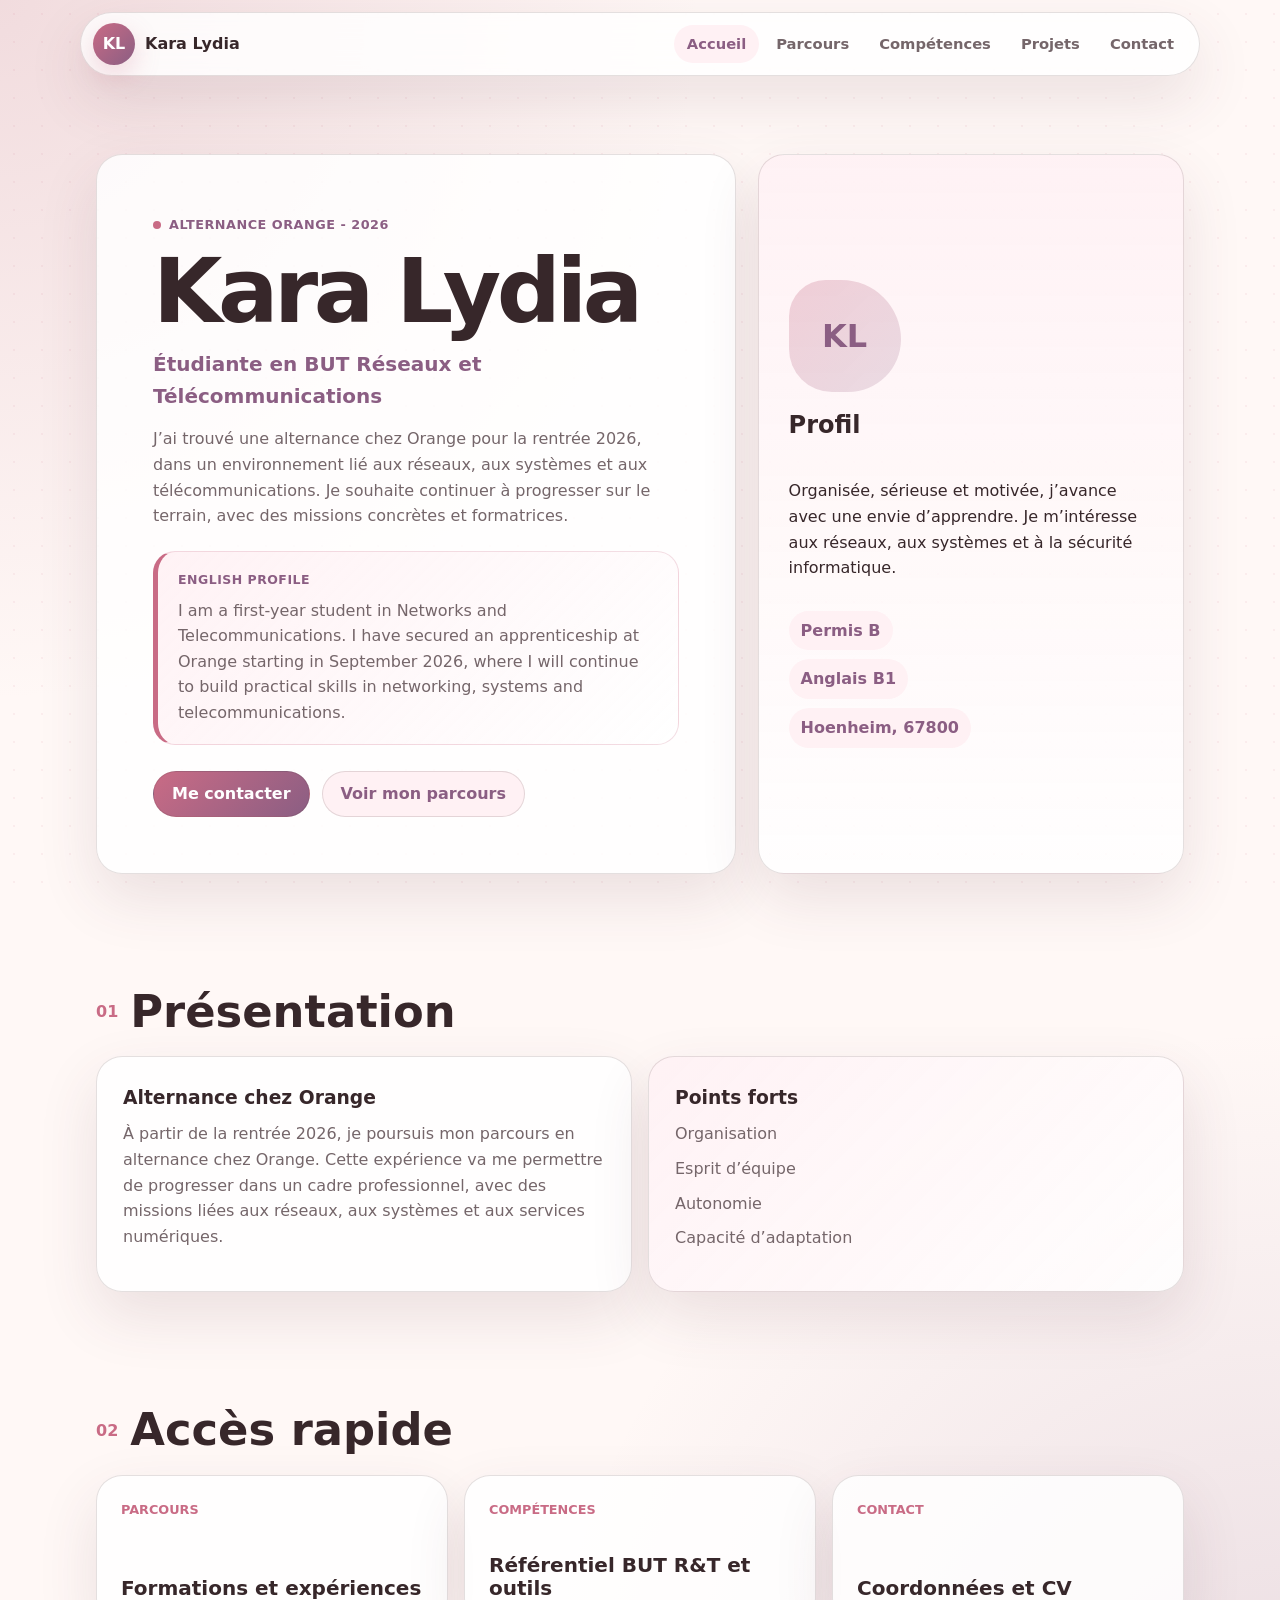
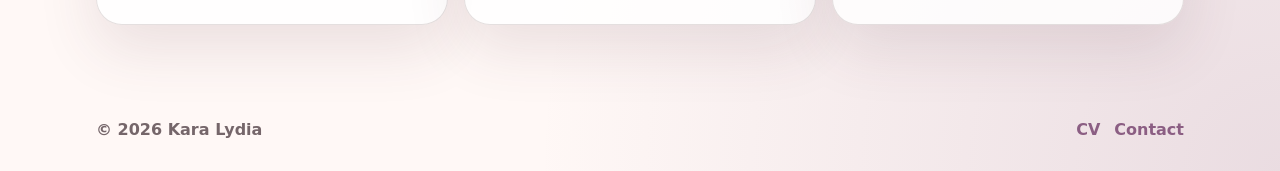
==== commit 2c6e62aa: "Update index.html" ====
--- a/index.html
+++ b/index.html
@@ -5,7 +5,7 @@
     <meta name="viewport" content="width=device-width, initial-scale=1.0" />
     <meta name="description" content="Portfolio de Kara Lydia, étudiante en BUT Réseaux et Télécommunications." />
     <title>Kara Lydia | Accueil</title>
-    <link rel="stylesheet" href="styles.css?v=8" />
+    <link rel="stylesheet" href="styles.css?v=41" />
   </head>
   <body data-page="accueil">
     <header class="site-header" data-header>
--- a/styles.css
+++ b/styles.css
@@ -1,19 +1,18 @@
 :root {
   color-scheme: light;
-  --bg: #fff6fb;
-  --bg-soft: #ffe6f2;
+  --bg: #fff8f6;
+  --bg-soft: #f7ebe7;
   --surface: #ffffff;
-  --surface-strong: #fff0f7;
-  --text: #34242d;
-  --muted: #725f68;
-  --line: rgba(190, 120, 150, 0.22);
-  --accent: #c45d91;
-  --accent-2: #f184bd;
-  --accent-3: #a66ad1;
-  --accent-soft: rgba(241, 132, 189, 0.16);
-  --shadow: 0 18px 45px rgba(120, 70, 95, 0.12);
+  --surface-soft: #fff1f4;
+  --text: #37272a;
+  --muted: #75666a;
+  --line: rgba(88, 61, 67, 0.16);
+  --accent: #c96b85;
+  --accent-2: #8b5e83;
+  --accent-3: #d8a7b1;
+  --shadow: 0 24px 60px rgba(91, 52, 64, 0.12);
+  --radius: 26px;
   --max: 1120px;
-  --radius: 22px;
 }
 
 * {
@@ -22,16 +21,14 @@
 
 html {
   scroll-behavior: smooth;
-  overflow-x: hidden;
 }
 
 body {
   min-width: 320px;
   margin: 0;
-  overflow-x: hidden;
   background:
-    radial-gradient(circle at top left, rgba(241, 132, 189, 0.24), transparent 34%),
-    radial-gradient(circle at top right, rgba(166, 106, 209, 0.16), transparent 30%),
+    radial-gradient(circle at top left, rgba(216, 167, 177, 0.35), transparent 32%),
+    radial-gradient(circle at bottom right, rgba(139, 94, 131, 0.18), transparent 34%),
     var(--bg);
   color: var(--text);
   font-family: Inter, ui-sans-serif, system-ui, -apple-system, BlinkMacSystemFont, "Segoe UI", Arial, sans-serif;
@@ -44,26 +41,23 @@
   z-index: -1;
   pointer-events: none;
   content: "";
-  background-image: radial-gradient(circle, rgba(196, 93, 145, 0.12) 1px, transparent 1.3px);
+  background-image: radial-gradient(circle, rgba(201, 107, 133, 0.16) 1px, transparent 1.3px);
   background-size: 28px 28px;
-}
-
-body.modal-open {
-  overflow: hidden;
+  opacity: 0.5;
+}
+
+a {
+  color: inherit;
+  text-decoration: none;
+}
+
+button {
+  font: inherit;
 }
 
 img {
   display: block;
   max-width: 100%;
-}
-
-a {
-  color: inherit;
-  text-decoration: none;
-}
-
-button {
-  font: inherit;
 }
 
 h1,
@@ -79,44 +73,44 @@
 
 .site-header {
   position: sticky;
-  top: 0;
+  top: 12px;
   z-index: 50;
-  padding: 14px 16px;
-  backdrop-filter: blur(16px);
-}
-
-.nav-shell {
-  display: grid;
-  grid-template-columns: auto 1fr auto;
+  display: grid;
+  grid-template-columns: auto 1fr;
   gap: 18px;
   align-items: center;
-  width: min(100%, var(--max));
-  min-height: 64px;
-  margin: 0 auto;
-  padding: 8px 10px;
+  width: min(calc(100% - 28px), var(--max));
+  margin: 12px auto 0;
+  padding: 10px 12px;
   border: 1px solid var(--line);
   border-radius: 999px;
   background: rgba(255, 255, 255, 0.82);
   box-shadow: var(--shadow);
-}
-
-.logo {
-  display: grid;
-  width: 48px;
-  height: 48px;
+  backdrop-filter: blur(18px);
+}
+
+.brand {
+  display: inline-flex;
+  gap: 10px;
+  align-items: center;
+  font-weight: 900;
+}
+
+.brand-mark {
+  display: grid;
+  width: 42px;
+  height: 42px;
   place-items: center;
   border-radius: 50%;
-  background: linear-gradient(135deg, var(--accent-2), var(--accent));
+  background: linear-gradient(135deg, var(--accent), var(--accent-2));
   color: #ffffff;
-  font-size: 1rem;
-  font-weight: 900;
-  box-shadow: 0 12px 30px rgba(196, 93, 145, 0.28);
+  box-shadow: 0 10px 26px rgba(201, 107, 133, 0.25);
 }
 
 .main-nav {
   display: flex;
-  gap: 6px;
-  justify-content: center;
+  gap: 4px;
+  justify-content: flex-end;
   overflow-x: auto;
   scrollbar-width: none;
 }
@@ -129,130 +123,85 @@
   display: inline-flex;
   align-items: center;
   min-height: 38px;
-  padding: 0 14px;
+  padding: 0 13px;
   border-radius: 999px;
   color: var(--muted);
-  font-size: 0.9rem;
+  font-size: 0.92rem;
   font-weight: 800;
   white-space: nowrap;
 }
 
 .main-nav a:hover,
 .main-nav a.active {
-  background: var(--accent-soft);
-  color: var(--accent);
-}
-
-.theme-toggle {
-  display: inline-flex;
-  align-items: center;
-  gap: 8px;
-  min-height: 40px;
-  padding: 0 14px;
-  border: 1px solid var(--line);
-  border-radius: 999px;
-  background: #ffffff;
-  color: var(--text);
-  cursor: pointer;
-  font-size: 0.85rem;
-  font-weight: 800;
-}
-
-.theme-dot {
-  width: 13px;
-  height: 13px;
-  border-radius: 50%;
-  background: var(--accent-2);
-  box-shadow: 0 0 0 5px var(--accent-soft);
+  background: var(--surface-soft);
+  color: var(--accent-2);
 }
 
 main {
   width: min(100%, var(--max));
   margin: 0 auto;
-  padding: 38px 16px 0;
-}
-
-.page-section {
-  padding: 48px 0;
+  padding: 24px 16px 0;
+}
+
+.section {
+  padding: 58px 0;
 }
 
 .hero {
-  padding-top: 26px;
-}
-
-.hero-inner {
-  display: grid;
-  grid-template-columns: 1.05fr 0.95fr;
-  gap: 26px;
+  display: grid;
+  grid-template-columns: minmax(0, 1.2fr) minmax(300px, 0.8fr);
+  gap: 22px;
   align-items: stretch;
-}
-
-.hero-copy,
-.hero-media,
+  padding-top: 54px;
+}
+
+.hero-card,
+.profile-card,
 .panel,
+.route-card,
 .timeline-item,
-.project-card,
-.route-card,
-.logo-grid article {
+.project-card {
   border: 1px solid var(--line);
   border-radius: var(--radius);
   background: rgba(255, 255, 255, 0.82);
   box-shadow: var(--shadow);
 }
 
-.hero-copy {
-  padding: 34px;
-}
-
-.hero-mark {
-  display: grid;
-  width: 84px;
-  height: 84px;
-  place-items: center;
-  margin-bottom: 20px;
-  border-radius: 50%;
-  background: linear-gradient(135deg, var(--accent-2), var(--accent));
-  color: #ffffff;
-  font-size: 2rem;
-  font-weight: 900;
-}
-
-.eyebrow,
-.project-kicker {
+.hero-card {
+  padding: clamp(28px, 5vw, 56px);
+}
+
+.eyebrow {
   display: inline-flex;
   align-items: center;
   gap: 8px;
-  margin-bottom: 12px;
-  color: var(--accent);
-  font-size: 0.78rem;
-  font-weight: 900;
+  margin-bottom: 14px;
+  color: var(--accent-2);
+  font-size: 0.8rem;
+  font-weight: 900;
+  letter-spacing: 0.04em;
   text-transform: uppercase;
 }
 
-.eyebrow::before,
-.project-kicker::before {
+.eyebrow::before {
   width: 8px;
   height: 8px;
   border-radius: 50%;
-  background: var(--accent-2);
+  background: var(--accent);
   content: "";
 }
 
 h1 {
   margin-bottom: 14px;
-  color: var(--text);
-  font-size: clamp(2.8rem, 7vw, 5.2rem);
+  font-size: clamp(3rem, 8vw, 5.6rem);
   line-height: 0.95;
   font-weight: 900;
-}
-
-.hero h1 span {
-  display: block;
+  letter-spacing: -0.05em;
 }
 
 .hero-subtitle {
   margin-bottom: 14px;
-  color: var(--accent);
+  color: var(--accent-2);
   font-size: 1.25rem;
   font-weight: 850;
 }
@@ -261,8 +210,10 @@
 .page-hero p,
 .panel p,
 .timeline-item p,
-.project-body p,
-.project-content p {
+.project-card p,
+.detail-list,
+.clean-list,
+.contact-links span {
   color: var(--muted);
 }
 
@@ -279,252 +230,512 @@
   justify-content: center;
   min-height: 46px;
   padding: 0 18px;
+  border: 1px solid var(--line);
   border-radius: 999px;
   font-weight: 900;
   text-align: center;
 }
 
 .btn-primary {
-  background: linear-gradient(135deg, var(--accent-2), var(--accent));
+  background: linear-gradient(135deg, var(--accent), var(--accent-2));
   color: #ffffff;
 }
 
 .btn-secondary {
+  background: var(--surface-soft);
+  color: var(--accent-2);
+}
+
+.profile-card {
+  display: grid;
+  align-content: center;
+  gap: 14px;
+  padding: 30px;
+  background: linear-gradient(180deg, rgba(255, 241, 244, 0.95), rgba(255, 255, 255, 0.84));
+}
+
+.profile-illustration {
+  display: grid;
+  width: 112px;
+  height: 112px;
+  place-items: center;
+  border-radius: 38% 62% 55% 45%;
+  background: linear-gradient(135deg, rgba(201, 107, 133, 0.28), rgba(139, 94, 131, 0.18));
+}
+
+.profile-illustration span {
+  color: var(--accent-2);
+  font-size: 2rem;
+  font-weight: 900;
+}
+
+.mini-list,
+.clean-list,
+.detail-list {
+  display: grid;
+  gap: 9px;
+  margin: 0;
+  padding: 0;
+  list-style: none;
+}
+
+.mini-list li {
+  display: inline-flex;
+  width: fit-content;
+  padding: 7px 12px;
+  border-radius: 999px;
+  background: var(--surface-soft);
+  color: var(--accent-2);
+  font-weight: 800;
+}
+
+.section-title {
+  display: grid;
+  grid-template-columns: auto 1fr;
+  gap: 12px;
+  align-items: center;
+  margin-bottom: 22px;
+}
+
+.section-title span {
+  color: var(--accent);
+  font-weight: 900;
+}
+
+.section-title h2 {
+  margin: 0;
+  font-size: clamp(1.8rem, 4vw, 2.8rem);
+  line-height: 1;
+}
+
+.profile-grid,
+.contact-grid {
+  display: grid;
+  grid-template-columns: repeat(2, minmax(0, 1fr));
+  gap: 16px;
+}
+
+.panel {
+  padding: 26px;
+}
+
+.panel-highlight {
+  background: linear-gradient(135deg, rgba(255, 241, 244, 0.95), rgba(255, 255, 255, 0.85));
+}
+
+.route-grid {
+  display: grid;
+  grid-template-columns: repeat(3, minmax(0, 1fr));
+  gap: 16px;
+}
+
+.route-card {
+  display: grid;
+  gap: 12px;
+  min-height: 150px;
+  padding: 24px;
+  transition: transform 180ms ease, border-color 180ms ease;
+}
+
+.route-card:hover {
+  transform: translateY(-4px);
+  border-color: rgba(201, 107, 133, 0.45);
+}
+
+.route-card span,
+.timeline-item > span,
+.project-number {
+  color: var(--accent);
+  font-size: 0.8rem;
+  font-weight: 900;
+  text-transform: uppercase;
+}
+
+.route-card strong {
+  align-self: end;
+  font-size: 1.25rem;
+  line-height: 1.15;
+}
+
+.page-hero {
+  max-width: 820px;
+  padding-top: 70px;
+  padding-bottom: 38px;
+}
+
+.timeline {
+  display: grid;
+  gap: 16px;
+}
+
+.timeline-item {
+  padding: 26px;
+}
+
+.timeline-item h2,
+.project-card h2,
+.panel h2,
+.panel h3 {
+  margin-bottom: 8px;
+}
+
+.detail-list {
+  padding-left: 18px;
+  list-style: disc;
+}
+
+.skills-layout,
+.project-grid {
+  display: grid;
+  grid-template-columns: repeat(2, minmax(0, 1fr));
+  gap: 16px;
+}
+
+.pill-list,
+.tags {
+  display: flex;
+  flex-wrap: wrap;
+  gap: 9px;
+}
+
+.pill-list span,
+.tags span {
+  display: inline-flex;
+  align-items: center;
+  min-height: 32px;
+  padding: 0 12px;
+  border-radius: 999px;
+  background: var(--surface-soft);
+  color: var(--accent-2);
+  font-size: 0.85rem;
+  font-weight: 850;
+}
+
+.project-card {
+  padding: 26px;
+}
+
+.contact-links {
+  display: grid;
+  gap: 12px;
+}
+
+.contact-links a,
+.footer-links a {
+  color: var(--accent-2);
+  font-weight: 900;
+}
+
+.cv-card {
+  display: grid;
+  align-content: center;
+  gap: 12px;
+}
+
+.site-footer {
+  display: flex;
+  width: min(100%, var(--max));
+  margin: 0 auto;
+  padding: 34px 16px 28px;
+  justify-content: space-between;
+  gap: 18px;
+  color: var(--muted);
+  font-weight: 850;
+}
+
+.footer-links {
+  display: flex;
+  gap: 14px;
+}
+
+.reveal {
+  opacity: 0;
+  transform: translateY(16px);
+  transition: opacity 520ms ease, transform 520ms ease;
+}
+
+.reveal.is-visible {
+  opacity: 1;
+  transform: translateY(0);
+}
+
+@media (max-width: 860px) {
+  .site-header {
+    grid-template-columns: 1fr;
+    border-radius: 28px;
+  }
+
+  .main-nav {
+    justify-content: flex-start;
+  }
+
+  .hero,
+  .profile-grid,
+  .contact-grid,
+  .skills-layout,
+  .project-grid,
+  .route-grid {
+    grid-template-columns: 1fr;
+  }
+}
+
+@media (max-width: 520px) {
+  main {
+    padding-right: 12px;
+    padding-left: 12px;
+  }
+
+  .section {
+    padding: 42px 0;
+  }
+
+  .hero-card,
+  .profile-card,
+  .panel,
+  .timeline-item,
+  .project-card {
+    padding: 22px;
+  }
+
+  .actions,
+  .site-footer {
+    flex-direction: column;
+  }
+
+  .btn {
+    width: 100%;
+  }
+}
+
+
+/* ===== Ajouts v3 : anglais + référentiel BUT R&T ===== */
+.english-card {
+  margin-top: 22px;
+  padding: 18px 20px;
+  border: 1px solid rgba(201, 107, 133, 0.22);
+  border-left: 5px solid var(--accent);
+  border-radius: 22px;
+  background: linear-gradient(135deg, rgba(255, 241, 244, 0.92), rgba(255, 255, 255, 0.72));
+}
+
+.english-card span {
+  display: block;
+  margin-bottom: 8px;
+  color: var(--accent-2);
+  font-size: 0.78rem;
+  font-weight: 900;
+  letter-spacing: 0.04em;
+  text-transform: uppercase;
+}
+
+.english-card p {
+  margin: 0;
+  color: var(--muted);
+}
+
+.compact-section {
+  padding-top: 32px;
+}
+
+.reference-grid {
+  display: grid;
+  grid-template-columns: repeat(3, minmax(0, 1fr));
+  gap: 16px;
+}
+
+.reference-card {
+  display: grid;
+  gap: 12px;
+  padding: 24px;
   border: 1px solid var(--line);
+  border-radius: var(--radius);
+  background: rgba(255, 255, 255, 0.82);
+  box-shadow: var(--shadow);
+}
+
+.ref-code {
+  display: inline-flex;
+  align-items: center;
+  justify-content: center;
+  width: fit-content;
+  min-height: 34px;
+  padding: 0 14px;
+  border-radius: 999px;
+  background: var(--surface-soft);
+  color: var(--accent-2);
+  font-weight: 900;
+}
+
+.reference-card h3 {
+  margin-bottom: 0;
+  font-size: 1.12rem;
+}
+
+.reference-card p {
+  margin: 0;
+  color: var(--muted);
+}
+
+.ac-list {
+  display: grid;
+  gap: 9px;
+  margin: 0;
+  padding: 0;
+  list-style: none;
+  color: var(--muted);
+}
+
+.ac-list li {
+  padding: 12px 13px;
+  border-radius: 18px;
+  background: var(--surface-soft);
+}
+
+.ac-list strong {
+  display: inline-flex;
+  margin-right: 6px;
+  color: var(--accent-2);
+  font-size: 0.82rem;
+}
+
+@media (max-width: 920px) {
+  .reference-grid {
+    grid-template-columns: 1fr;
+  }
+}
+
+/* ===== Ajouts v4 : projets avec images ===== */
+.route-grid-four {
+  grid-template-columns: repeat(4, minmax(0, 1fr));
+}
+
+.project-grid-large {
+  grid-template-columns: 1fr;
+  gap: 20px;
+}
+
+.project-card-image {
+  display: grid;
+  grid-template-columns: minmax(240px, 0.9fr) minmax(0, 1.1fr);
+  gap: 0;
+  padding: 0;
+  overflow: hidden;
+}
+
+.project-media {
+  display: block;
+  min-height: 260px;
+  border-right: 1px solid var(--line);
+  background: var(--surface-soft);
+}
+
+.project-media img {
+  width: 100%;
+  height: 100%;
+  min-height: 260px;
+  object-fit: contain;
+  padding: 14px;
+  background: #fffdfc;
+}
+
+.project-body {
+  display: grid;
+  align-content: center;
+  gap: 12px;
+  padding: 28px;
+}
+
+.project-body h2,
+.project-body p {
+  margin: 0;
+}
+
+.project-ac-list {
+  display: grid;
+  gap: 8px;
+  margin: 4px 0 0;
+  padding: 0;
+  list-style: none;
+  color: var(--muted);
+}
+
+.project-ac-list li {
+  padding: 10px 12px;
+  border-radius: 16px;
+  background: var(--surface-soft);
+}
+
+.project-ac-list strong {
+  color: var(--accent-2);
+  font-size: 0.82rem;
+}
+
+.project-soft-card {
+  background: linear-gradient(135deg, rgba(255, 241, 244, 0.95), rgba(255, 255, 255, 0.9));
+}
+
+.project-media-placeholder {
+  display: grid;
+  place-items: center;
+  background:
+    radial-gradient(circle at 30% 30%, rgba(201, 107, 133, 0.2), transparent 34%),
+    radial-gradient(circle at 75% 70%, rgba(139, 94, 131, 0.16), transparent 36%),
+    var(--surface-soft);
+}
+
+.project-media-placeholder span {
+  display: grid;
+  width: 118px;
+  height: 118px;
+  place-items: center;
+  border-radius: 42% 58% 54% 46%;
   background: #ffffff;
+  color: var(--accent-2);
+  font-size: 2.6rem;
+  font-weight: 900;
+  box-shadow: var(--shadow);
+}
+
+@media (max-width: 920px) {
+  .route-grid-four,
+  .project-card-image {
+    grid-template-columns: 1fr;
+  }
+
+  .project-media {
+    border-right: 0;
+    border-bottom: 1px solid var(--line);
+  }
+}
+
+.accent-experience {
+  border-color: rgba(255, 121, 198, 0.28);
+  background: linear-gradient(135deg, rgba(255, 121, 198, 0.12), rgba(255, 255, 255, 0.78));
+}
+
+.accent-experience h2 {
   color: var(--accent);
 }
 
-.hero-media {
-  overflow: hidden;
-}
-
-.media-frame {
-  height: 100%;
-  min-height: 330px;
-  background: var(--surface-strong);
-}
-
-.media-frame img {
+.project-media img {
   width: 100%;
   height: 100%;
   object-fit: cover;
 }
 
-.hero-note {
-  margin: -82px 22px 22px;
-  position: relative;
-  padding: 18px;
-  border-radius: 18px;
-  background: rgba(255, 255, 255, 0.88);
-  border: 1px solid var(--line);
-  box-shadow: var(--shadow);
-}
-
-.hero-note strong {
-  display: block;
-  margin-bottom: 4px;
-}
-
-.hero-note span {
-  color: var(--muted);
-}
-
-.section-header {
-  display: grid;
-  grid-template-columns: auto auto 1fr;
-  gap: 14px;
-  align-items: center;
-  margin-bottom: 22px;
-}
-
-.section-header span {
-  color: var(--accent);
-  font-weight: 900;
-}
-
-.section-header h2,
-.stack-group h2,
-.contact-box h2 {
-  margin: 0;
-  font-size: clamp(1.8rem, 4vw, 2.7rem);
-  line-height: 1;
-}
-
-.section-header div {
-  height: 1px;
-  background: var(--line);
-}
-
-.info-grid {
-  display: grid;
-  grid-template-columns: repeat(2, minmax(0, 1fr));
-  gap: 18px;
-}
-
-.profile-layout {
-  grid-template-columns: minmax(0, 1.15fr) minmax(300px, 0.85fr);
-}
-
-.panel,
-.timeline-item {
-  padding: 26px;
-}
-
-.panel h2,
-.panel h3,
-.timeline-item h2,
-.project-body h2,
-.project-content h2 {
-  margin-bottom: 10px;
-  color: var(--text);
-}
-
-.clean-list {
-  display: grid;
-  gap: 10px;
-  margin: 0;
-  padding: 0;
-  color: var(--muted);
-  list-style: none;
-}
-
-.general-info-panel {
-  display: flex;
-  flex-direction: column;
-  justify-content: center;
-}
-
-.english-description {
-  margin-top: 18px;
-  padding: 16px 18px;
-  border-left: 3px solid var(--accent);
-  border-radius: 16px;
-  background: var(--surface-strong);
-  color: var(--muted);
-}
-
-.english-description strong {
-  display: block;
-  margin-bottom: 6px;
-  color: var(--accent);
-  font-size: 0.82rem;
-  font-weight: 900;
-  text-transform: uppercase;
-}
-
-.route-grid {
-  display: grid;
-  grid-template-columns: repeat(3, minmax(0, 1fr));
-  gap: 18px;
-}
-
-.route-card {
-  display: grid;
-  gap: 12px;
-  min-height: 160px;
-  padding: 24px;
-}
-
-.route-card:hover {
-  transform: translateY(-4px);
-}
-
-.route-card span {
-  color: var(--accent);
-  font-size: 0.82rem;
-  font-weight: 900;
-  text-transform: uppercase;
-}
-
-.route-card strong {
-  align-self: end;
-  font-size: 1.25rem;
-}
-
-.page-hero {
-  max-width: 850px;
-  padding-top: 50px;
-  padding-bottom: 34px;
-}
-
-.page-hero h1 {
-  font-size: clamp(2.8rem, 7vw, 4.8rem);
-}
-
-.timeline,
-.timeline-detailed {
-  display: grid;
-  gap: 18px;
-}
-
-.timeline-item > span {
-  display: inline-flex;
-  margin-bottom: 12px;
-  color: var(--accent);
-  font-size: 0.85rem;
-  font-weight: 900;
-  text-transform: uppercase;
-}
-
-.detail-list {
-  display: grid;
-  gap: 8px;
-  margin: 18px 0 0;
-  padding-left: 20px;
-  color: var(--muted);
-}
-
-.timeline-tags,
-.tags,
-.modal-tags {
-  display: flex;
-  flex-wrap: wrap;
-  gap: 8px;
-}
-
-.timeline-tags {
-  margin-top: 18px;
-}
-
-.timeline-tags span,
-.tags span,
-.modal-tags span {
-  display: inline-flex;
-  align-items: center;
-  min-height: 30px;
-  padding: 0 11px;
-  border: 1px solid rgba(190, 120, 150, 0.2);
-  border-radius: 999px;
-  background: #fff3f8;
-  color: #a75f83;
-  font-size: 0.78rem;
-  font-weight: 850;
-}
-
-.experience-grid {
-  display: grid;
-  grid-template-columns: minmax(0, 0.76fr);
-  gap: 18px;
-}
-
-.project-grid {
-  display: grid;
-  grid-template-columns: repeat(2, minmax(0, 1fr));
-  gap: 22px;
-}
-
-.project-card {
-  overflow: hidden;
-}
-
 .project-card-image {
   overflow: hidden;
-  border-radius: 24px;
+  border-radius: 22px;
+  background: rgba(255, 255, 255, 0.82);
+  border: 1px solid rgba(190, 120, 150, 0.22);
+  box-shadow: 0 18px 45px rgba(120, 70, 95, 0.12);
 }
 
 .project-soft-card {
-  transition: transform 180ms ease, box-shadow 180ms ease, border-color 180ms ease;
+  transition:
+    transform 180ms ease,
+    box-shadow 180ms ease,
+    border-color 180ms ease;
 }
 
 .project-soft-card:hover {
@@ -567,8 +778,7 @@
   box-shadow: 0 14px 34px rgba(120, 70, 95, 0.16);
 }
 
-.project-body,
-.project-content {
+.project-body {
   padding: 24px;
 }
 
@@ -585,18 +795,36 @@
   font-weight: 900;
 }
 
-.project-body h2,
-.project-content h2 {
+.project-body h2 {
   margin-bottom: 12px;
   color: #38232d;
   font-size: 1.35rem;
   line-height: 1.2;
 }
 
-.project-body p,
-.project-content p {
+.project-body p {
   color: #6f5d65;
   line-height: 1.6;
+}
+
+.tags {
+  display: flex;
+  flex-wrap: wrap;
+  gap: 8px;
+  margin: 18px 0;
+}
+
+.tags span {
+  display: inline-flex;
+  align-items: center;
+  min-height: 30px;
+  padding: 0 11px;
+  border-radius: 999px;
+  background: #fff3f8;
+  border: 1px solid rgba(190, 120, 150, 0.18);
+  color: #a75f83;
+  font-size: 0.78rem;
+  font-weight: 850;
 }
 
 .project-ac-list {
@@ -620,434 +848,76 @@
   color: #b9688f;
 }
 
-.traffic-project {
-  grid-column: 1 / -1;
-  overflow: hidden;
-  border-radius: 24px;
-  background: #fffafc;
-  border: 1px solid rgba(190, 120, 150, 0.22);
-  box-shadow: 0 22px 55px rgba(120, 70, 95, 0.13);
-}
-
-.traffic-hero {
-  display: grid;
-  grid-template-columns: 1fr 1fr;
-  gap: 0;
-  align-items: stretch;
-  border-bottom: 1px solid rgba(190, 120, 150, 0.14);
-}
-
-.traffic-image {
-  display: grid;
-  place-items: center;
-  min-height: 260px;
-  padding: 18px;
-  background: linear-gradient(135deg, #2d2430, #111827);
-}
-
-.traffic-image img {
-  width: 100%;
-  max-height: 240px;
-  object-fit: contain;
-  border-radius: 12px;
-}
-
-.traffic-intro {
-  display: flex;
-  flex-direction: column;
-  justify-content: center;
-  padding: 28px;
-}
-
-.traffic-intro h2 {
-  margin: 8px 0 12px;
-  color: #38232d;
-  font-size: 1.8rem;
-}
-
-.traffic-intro p {
-  color: #6f5d65;
-  line-height: 1.65;
-}
-
-.traffic-grid {
-  display: grid;
-  grid-template-columns: repeat(2, minmax(0, 1fr));
-  gap: 16px;
-  padding: 22px;
-}
-
-.traffic-box,
-.traffic-skills {
-  padding: 18px;
-  border-radius: 18px;
-  background: #ffffff;
-  border: 1px solid rgba(190, 120, 150, 0.15);
-}
-
-.traffic-box h3,
-.traffic-skills h3 {
-  margin-bottom: 10px;
-  color: #b9688f;
-  font-size: 0.9rem;
-  font-weight: 900;
-  text-transform: uppercase;
-}
-
-.traffic-box p {
-  margin: 0;
-  color: #6f5d65;
-  line-height: 1.65;
-}
-
-.traffic-box p[lang="en"] {
-  padding: 14px 16px;
-  border-left: 3px solid #c77ba0;
-  border-radius: 14px;
-  background: #fff3f8;
-}
-
-.traffic-skills {
-  margin: 0 22px 22px;
-}
-
-.traffic-skills .project-ac-list {
-  grid-template-columns: repeat(2, minmax(0, 1fr));
-}
-
-.competence-block {
-  margin-top: 22px;
-}
-
-.competence-block + .competence-block {
-  margin-top: 38px;
-}
-
-.competence-frame {
-  display: grid;
-  grid-template-columns: repeat(2, minmax(0, 1fr));
-  gap: 22px;
-  margin: 20px 0 18px;
-  padding: 22px 24px;
-  border: 1px solid var(--line);
-  border-radius: var(--radius);
-  background: rgba(255, 255, 255, 0.72);
-}
-
-.competence-label {
-  display: block;
-  margin-bottom: 8px;
-  color: var(--accent);
-  font-size: 0.74rem;
-  font-weight: 900;
-  text-transform: uppercase;
-}
-
-.competence-niveau {
-  margin: 0 0 8px;
-  color: var(--accent-3);
-  font-size: 0.84rem;
-  font-weight: 850;
-}
-
-.competence-ac-list {
-  display: grid;
-  gap: 8px;
-  margin: 0;
-  padding-left: 18px;
-  color: var(--muted);
-}
-
-.skill-grid {
-  display: grid;
-  grid-template-columns: repeat(2, minmax(0, 1fr));
-  gap: 12px;
-}
-
-.skill-card {
-  display: grid;
-  grid-template-columns: auto minmax(0, 1fr);
-  gap: 14px;
-  align-items: center;
-  padding: 14px 16px;
-  border: 1px solid var(--line);
-  border-radius: 18px;
-  background: rgba(255, 255, 255, 0.82);
-  box-shadow: var(--shadow);
-}
-
-.skill-card img {
-  width: 34px;
-  height: 34px;
-  object-fit: contain;
-}
-
-.tech-monogram {
-  display: grid;
-  width: 44px;
-  height: 44px;
-  place-items: center;
-  border-radius: 50%;
-  background: var(--accent-soft);
-  color: var(--accent);
-  font-size: 0.72rem;
-  font-weight: 900;
-}
-
-.skill-meta {
-  display: grid;
-  gap: 2px;
-}
-
-.skill-meta strong {
-  font-size: 0.98rem;
-}
-
-.skill-meta span {
-  color: var(--muted);
-  font-size: 0.82rem;
-  font-weight: 700;
-}
-
-.modal {
-  position: fixed;
-  inset: 0;
-  z-index: 100;
-  display: none;
-  align-items: center;
-  justify-content: center;
-  padding: 22px;
-  background: rgba(45, 25, 36, 0.55);
-  backdrop-filter: blur(10px);
-}
-
-.modal.active {
-  display: flex;
-}
-
-.modal-panel {
-  position: relative;
-  width: min(100%, 860px);
-  max-height: min(84vh, 720px);
-  overflow: auto;
-  padding: 34px;
-  border: 1px solid var(--line);
-  border-radius: 24px;
-  background: #ffffff;
-  box-shadow: 0 34px 90px rgba(120, 70, 95, 0.28);
-}
-
-.modal-close {
-  position: absolute;
-  top: 16px;
-  right: 16px;
-  display: grid;
-  width: 38px;
-  height: 38px;
-  place-items: center;
-  border: 1px solid var(--line);
-  border-radius: 50%;
-  background: #fff3f8;
-  color: var(--accent);
-  cursor: pointer;
-  font-size: 1.1rem;
-  font-weight: 900;
-}
-
+/* ===== Sections portfolio dans les projets ===== */
+
+.project-section,
 .modal-section {
   padding: 20px 0;
   border-top: 1px solid rgba(190, 120, 150, 0.18);
 }
 
+.project-section:first-child,
 .modal-section:first-child {
   border-top: 0;
   padding-top: 0;
 }
 
+.project-section h3,
 .modal-section h3 {
   margin-bottom: 10px;
   color: #b9688f;
   font-size: 0.9rem;
   font-weight: 900;
   text-transform: uppercase;
-}
-
+  letter-spacing: 0.04em;
+}
+
+.project-section p,
 .modal-section p {
   margin-bottom: 10px;
   color: #6f5d65;
   line-height: 1.65;
 }
 
-.modal-gallery {
-  display: grid;
-  gap: 16px;
-  margin-top: 14px;
-}
-
-.modal-figure {
-  margin: 0;
-  overflow: hidden;
-  border: 1px solid var(--line);
-  border-radius: 18px;
-  background: #ffffff;
-}
-
-.modal-figure img {
-  width: 100%;
-  max-height: 460px;
-  object-fit: contain;
-  background: #ffffff;
-}
-
-.modal-figure figcaption {
-  padding: 10px 14px;
-  border-top: 1px solid var(--line);
-  background: #fff8fb;
-  color: var(--muted);
-  font-size: 0.84rem;
-  font-weight: 700;
-}
-
-.site-footer {
-  display: flex;
-  width: min(100%, var(--max));
-  margin: 0 auto;
-  padding: 42px 16px 34px;
-  justify-content: space-between;
-  gap: 18px;
-  color: var(--muted);
-  font-weight: 850;
-}
-
-.social-links {
+.modal-tags {
   display: flex;
   flex-wrap: wrap;
-  gap: 14px;
-}
-
-.social-links a,
-.link-list a {
-  color: var(--accent);
-  font-weight: 900;
-}
-
-.link-list {
-  display: grid;
-  gap: 10px;
-}
-
-.reveal {
-  opacity: 0;
-  transform: translateY(16px);
-  transition: opacity 500ms ease, transform 500ms ease;
-}
-
-.reveal.is-visible {
-  opacity: 1;
-  transform: translateY(0);
-}
-
-@media (max-width: 900px) {
-  .hero-inner,
-  .info-grid,
-  .profile-layout,
-  .project-grid,
-  .competence-frame,
-  .traffic-hero,
-  .traffic-grid,
-  .traffic-skills .project-ac-list {
-    grid-template-columns: 1fr;
-  }
-
-  .experience-grid {
-    grid-template-columns: 1fr;
-  }
-
-  .route-grid {
-    grid-template-columns: 1fr;
-  }
-
+  gap: 8px;
+}
+
+.modal-tags span {
+  display: inline-flex;
+  align-items: center;
+  min-height: 30px;
+  padding: 0 11px;
+  border-radius: 999px;
+  background: #fff3f8;
+  border: 1px solid rgba(190, 120, 150, 0.2);
+  color: #a75f83;
+  font-size: 0.78rem;
+  font-weight: 850;
+}
+
+.english-box,
+.modal-section p[lang="en"] {
+  padding: 16px 18px;
+  border-left: 3px solid #c77ba0;
+  border-radius: 16px;
+  background: #fff6fa;
+}
+
+/* ===== Responsive ===== */
+
+@media (max-width: 760px) {
   .project-media {
-    height: 200px;
-  }
-}
-
-@media (max-width: 760px) {
-  .nav-shell {
-    grid-template-columns: auto 1fr;
-  }
-
-  .theme-toggle {
-    display: none;
-  }
-
-  .main-nav {
-    justify-content: flex-start;
-  }
-
-  main {
-    padding-top: 18px;
-  }
-
-  .page-section {
-    padding: 38px 0;
-  }
-
-  .hero-copy,
-  .panel,
-  .timeline-item,
-  .project-body,
-  .project-content {
-    padding: 22px;
-  }
-
-  .section-header {
-    grid-template-columns: auto 1fr;
-  }
-
-  .section-header div {
-    grid-column: 1 / -1;
-  }
-
-  .skill-grid {
-    grid-template-columns: 1fr;
-  }
-
-  .traffic-image {
-    min-height: 220px;
-  }
-
-  .traffic-intro,
-  .traffic-grid {
-    padding: 18px;
-  }
-
-  .traffic-skills {
-    margin: 0 18px 18px;
-  }
-
-  .site-footer,
-  .actions {
-    flex-direction: column;
-  }
-
-  .btn {
-    width: 100%;
-  }
-}
-
-@media (max-width: 420px) {
-  h1 {
-    font-size: 2.7rem;
-  }
-
-  .hero-mark {
-    width: 72px;
-    height: 72px;
-    font-size: 1.6rem;
-  }
-
-  .modal-panel {
-    padding: 28px 20px;
-  }
-}
+    height: 190px;
+  }
+
+  .project-body {
+    padding: 20px;
+  }
+
+  .project-body h2 {
+    font-size: 1.18rem;
+  }
+}
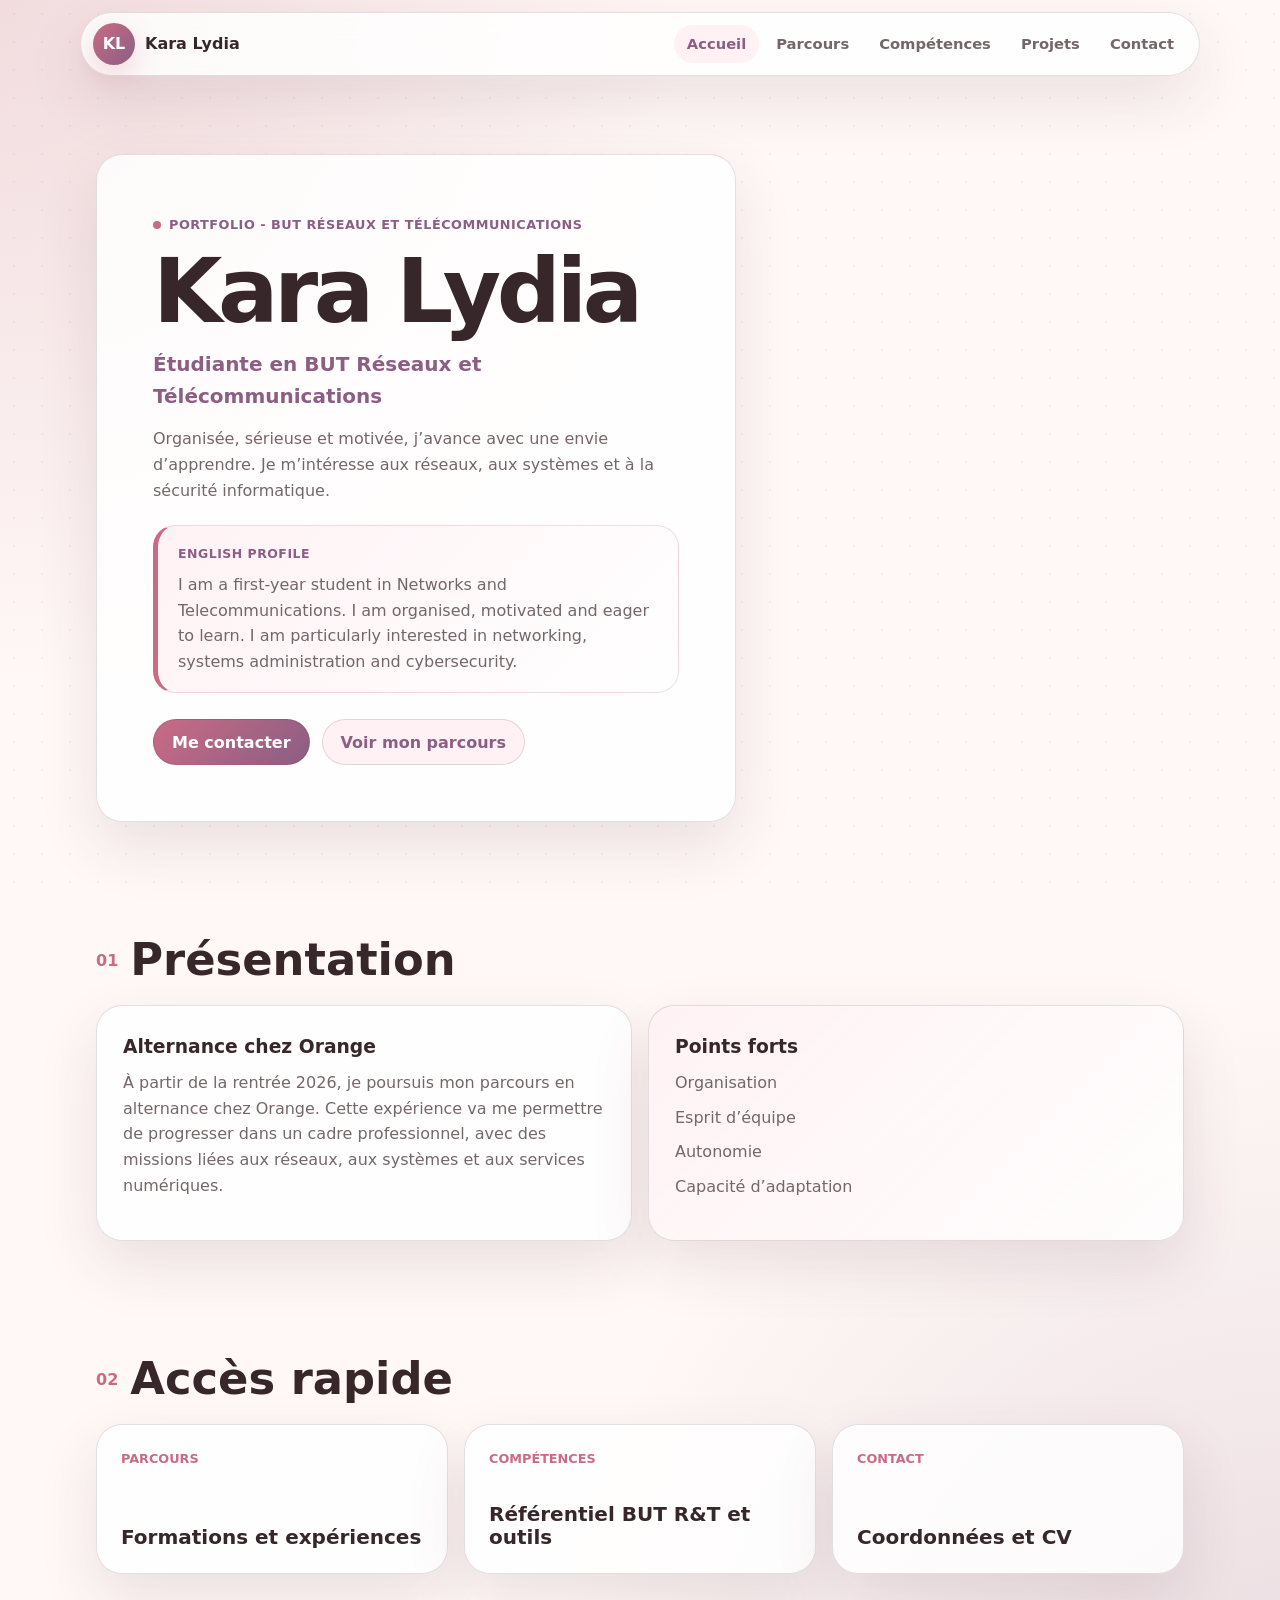
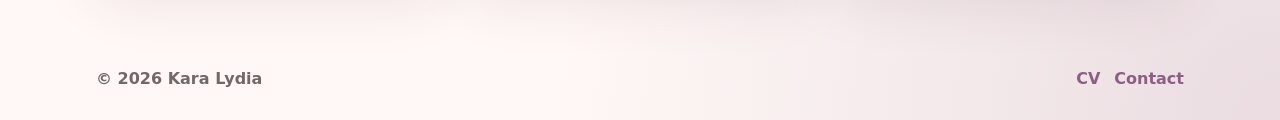
==== commit 573b616b: "Update index.html" ====
--- a/index.html
+++ b/index.html
@@ -5,7 +5,7 @@
     <meta name="viewport" content="width=device-width, initial-scale=1.0" />
     <meta name="description" content="Portfolio de Kara Lydia, étudiante en BUT Réseaux et Télécommunications." />
     <title>Kara Lydia | Accueil</title>
-    <link rel="stylesheet" href="styles.css?v=41" />
+    <link rel="stylesheet" href="styles.css?v=51" />
   </head>
   <body data-page="accueil">
     <header class="site-header" data-header>
@@ -26,21 +26,21 @@
     <main>
       <section class="hero section">
         <div class="hero-card reveal">
-          <p class="eyebrow">Alternance Orange - 2026</p>
+          <p class="eyebrow">Portfolio - BUT Réseaux et Télécommunications</p>
           <h1>Kara Lydia</h1>
           <p class="hero-subtitle">Étudiante en BUT Réseaux et Télécommunications</p>
           <p class="hero-text">
-            J’ai trouvé une alternance chez Orange pour la rentrée 2026, dans un environnement
-            lié aux réseaux, aux systèmes et aux télécommunications. Je souhaite continuer à
-            progresser sur le terrain, avec des missions concrètes et formatrices.
+            Organisée, sérieuse et motivée, j’avance avec une envie d’apprendre. 
+            Je m’intéresse aux réseaux, aux systèmes et à la sécurité informatique.
           </p>
 
           <div class="english-card" lang="en">
             <span>English profile</span>
             <p>
-              I am a first-year student in Networks and Telecommunications. I have secured an
-              apprenticeship at Orange starting in September 2026, where I will continue to build
-              practical skills in networking, systems and telecommunications.
+              I am a first-year student in Networks and Telecommunications. I am organised, motivated
+              and eager to learn. I am particularly interested in networking, systems administration and 
+              cybersecurity.
+              
             </p>
           </div>
 
@@ -49,22 +49,7 @@
             <a class="btn btn-secondary" href="parcours.html">Voir mon parcours</a>
           </div>
         </div>
-
-        <aside class="profile-card reveal">
-          <div class="profile-illustration" aria-hidden="true">
-            <span>KL</span>
-          </div>
-          <h2>Profil</h2>
-          <p>
-            Organisée, sérieuse et motivée, j’avance avec une envie d’apprendre. Je m’intéresse
-            aux réseaux, aux systèmes et à la sécurité informatique.
-          </p>
-          <ul class="mini-list">
-            <li>Permis B</li>
-            <li>Anglais B1</li>
-            <li>Hoenheim, 67800</li>
-          </ul>
-        </aside>
+        
       </section>
 
       <section class="section">
--- a/styles.css
+++ b/styles.css
@@ -507,8 +507,8 @@
   }
 }
 
-
-/* ===== Ajouts v3 : anglais + référentiel BUT R&T ===== */
+/* Anglais + référentiel BUT R&T */
+
 .english-card {
   margin-top: 22px;
   padding: 18px 20px;
@@ -604,7 +604,8 @@
   }
 }
 
-/* ===== Ajouts v4 : projets avec images ===== */
+/* Projets avec images */
+
 .route-grid-four {
   grid-template-columns: repeat(4, minmax(0, 1fr));
 }
@@ -708,6 +709,8 @@
   }
 }
 
+/* Alternance Orange */
+
 .accent-experience {
   border-color: rgba(255, 121, 198, 0.28);
   background: linear-gradient(135deg, rgba(255, 121, 198, 0.12), rgba(255, 255, 255, 0.78));
@@ -717,207 +720,310 @@
   color: var(--accent);
 }
 
-.project-media img {
+/* Correction projet Gestion de trafic aérien */
+
+.traffic-aerien-card {
+  display: grid;
+  grid-template-columns: minmax(280px, 0.85fr) minmax(0, 1.15fr);
+  overflow: hidden;
+}
+
+.traffic-aerien-card .project-media {
+  min-height: 100%;
+  border-right: 1px solid var(--line);
+  background: #12141b;
+}
+
+.traffic-aerien-card .project-media img {
   width: 100%;
   height: 100%;
-  object-fit: cover;
-}
-
-.project-card-image {
-  overflow: hidden;
-  border-radius: 22px;
-  background: rgba(255, 255, 255, 0.82);
-  border: 1px solid rgba(190, 120, 150, 0.22);
-  box-shadow: 0 18px 45px rgba(120, 70, 95, 0.12);
-}
-
-.project-soft-card {
-  transition:
-    transform 180ms ease,
-    box-shadow 180ms ease,
-    border-color 180ms ease;
-}
-
-.project-soft-card:hover {
-  transform: translateY(-4px);
-  border-color: rgba(190, 120, 150, 0.42);
-  box-shadow: 0 24px 60px rgba(120, 70, 95, 0.18);
-}
-
-.project-media {
-  width: 100%;
-  height: 230px;
-  overflow: hidden;
-  background: linear-gradient(135deg, #f8dce7, #f7eef3);
-}
-
-.project-media img {
-  width: 100%;
-  height: 100%;
-  object-fit: cover;
-}
-
-.project-media-placeholder {
-  display: grid;
-  place-items: center;
-  background:
-    radial-gradient(circle at top left, rgba(255, 190, 215, 0.7), transparent 45%),
-    linear-gradient(135deg, #f7d7e5, #fff6fa);
-}
-
-.project-media-placeholder span {
-  display: grid;
-  width: 82px;
-  height: 82px;
-  place-items: center;
-  border-radius: 50%;
-  background: #ffffff;
-  color: #b9688f;
+  min-height: 360px;
+  padding: 16px;
+  object-fit: contain;
+  background: #12141b;
+}
+
+.traffic-aerien-card .project-body {
+  display: block;
+  padding: 30px;
+}
+
+.traffic-aerien-card .project-body > h2 {
+  margin-bottom: 12px;
   font-size: 1.8rem;
-  font-weight: 900;
-  box-shadow: 0 14px 34px rgba(120, 70, 95, 0.16);
-}
-
-.project-body {
-  padding: 24px;
-}
-
-.project-number {
-  display: inline-flex;
-  align-items: center;
-  min-height: 30px;
-  margin-bottom: 12px;
-  padding: 0 12px;
-  border-radius: 999px;
-  background: rgba(190, 120, 150, 0.12);
-  color: #b9688f;
-  font-size: 0.78rem;
-  font-weight: 900;
-}
-
-.project-body h2 {
-  margin-bottom: 12px;
-  color: #38232d;
-  font-size: 1.35rem;
-  line-height: 1.2;
-}
-
-.project-body p {
-  color: #6f5d65;
-  line-height: 1.6;
-}
-
-.tags {
-  display: flex;
-  flex-wrap: wrap;
-  gap: 8px;
-  margin: 18px 0;
-}
-
-.tags span {
-  display: inline-flex;
-  align-items: center;
-  min-height: 30px;
-  padding: 0 11px;
-  border-radius: 999px;
-  background: #fff3f8;
-  border: 1px solid rgba(190, 120, 150, 0.18);
-  color: #a75f83;
-  font-size: 0.78rem;
-  font-weight: 850;
-}
-
-.project-ac-list {
-  display: grid;
-  gap: 10px;
-  margin: 16px 0 0;
+}
+
+.traffic-aerien-card .project-body > p {
+  margin-bottom: 18px;
+}
+
+.traffic-aerien-card .tags {
+  margin-bottom: 22px;
+}
+
+.traffic-aerien-card .project-section {
+  padding: 18px 0;
+  border-top: 1px solid var(--line);
+}
+
+.traffic-aerien-card .project-section:first-of-type {
+  border-top: 0;
+  padding-top: 0;
+}
+
+.traffic-aerien-card .project-section h3 {
+  margin-bottom: 8px;
+  color: var(--accent-2);
+  font-size: 0.85rem;
+  font-weight: 900;
+  letter-spacing: 0.04em;
+  text-transform: uppercase;
+}
+
+.traffic-aerien-card .project-section p {
+  margin-bottom: 0;
+  color: var(--muted);
+  line-height: 1.65;
+}
+
+.traffic-aerien-card .project-ac-list {
+  display: grid;
+  grid-template-columns: 1fr;
+  gap: 9px;
+  margin-top: 10px;
   padding: 0;
   list-style: none;
 }
 
-.project-ac-list li {
+.traffic-aerien-card .project-ac-list li {
+  padding: 11px 13px;
+  border-radius: 16px;
+  background: var(--surface-soft);
+  color: var(--muted);
+}
+
+.traffic-aerien-card .project-ac-list strong {
+  color: var(--accent-2);
+}
+
+.traffic-aerien-card .english-box,
+.traffic-aerien-card p[lang="en"] {
+  padding: 15px 17px;
+  border-left: 4px solid var(--accent);
+  border-radius: 18px;
+  background: var(--surface-soft);
+}
+
+@media (max-width: 920px) {
+  .traffic-aerien-card {
+    grid-template-columns: 1fr;
+  }
+
+  .traffic-aerien-card .project-media {
+    border-right: 0;
+    border-bottom: 1px solid var(--line);
+  }
+
+  .traffic-aerien-card .project-media img {
+    min-height: 240px;
+  }
+
+  .traffic-aerien-card .project-body {
+    padding: 22px;
+  }
+}
+
+
+/* Correction projet Site web CV */
+
+.cv-web-card {
+  display: grid;
+  grid-template-columns: minmax(280px, 0.9fr) minmax(0, 1.1fr);
+  overflow: hidden;
+  background: linear-gradient(135deg, rgba(255, 241, 244, 0.95), rgba(255, 255, 255, 0.92));
+}
+
+.cv-web-card .project-media {
+  display: grid;
+  place-items: center;
+  min-height: 320px;
+  padding: 22px;
+  border-right: 1px solid var(--line);
+  background: linear-gradient(135deg, #fff1f4, #ffffff);
+}
+
+.cv-web-card .project-media img {
+  width: 100%;
+  height: auto;
+  max-height: 270px;
+  object-fit: contain;
+  padding: 0;
+  border-radius: 18px;
+  background: transparent;
+  box-shadow: 0 16px 40px rgba(91, 52, 64, 0.14);
+}
+
+.cv-web-card .project-body {
+  display: grid;
+  align-content: center;
+  gap: 14px;
+  padding: 32px;
+}
+
+.cv-web-card .project-body h2 {
+  margin: 0;
+  font-size: 1.9rem;
+}
+
+.cv-web-card .project-body p {
+  margin: 0;
+  line-height: 1.65;
+}
+
+.cv-web-card .tags {
+  margin: 6px 0;
+}
+
+.cv-web-card .project-ac-list {
+  display: grid;
+  gap: 10px;
+  margin: 4px 0 0;
+  padding: 0;
+  list-style: none;
+}
+
+.cv-web-card .project-ac-list li {
   padding: 12px 14px;
-  border-radius: 14px;
-  background: #fff8fb;
-  border: 1px solid rgba(190, 120, 150, 0.16);
-  color: #6f5d65;
-  line-height: 1.5;
-}
-
-.project-ac-list strong {
-  color: #b9688f;
-}
-
-/* ===== Sections portfolio dans les projets ===== */
-
-.project-section,
+  border-radius: 16px;
+  background: rgba(255, 241, 244, 0.9);
+  border: 1px solid rgba(201, 107, 133, 0.14);
+}
+
+@media (max-width: 920px) {
+  .cv-web-card {
+    grid-template-columns: 1fr;
+  }
+
+  .cv-web-card .project-media {
+    min-height: 240px;
+    border-right: 0;
+    border-bottom: 1px solid var(--line);
+  }
+
+  .cv-web-card .project-media img {
+    max-height: 220px;
+  }
+
+  .cv-web-card .project-body {
+    padding: 24px;
+  }
+}
+
+.modal-open {
+  overflow: hidden;
+}
+
+.project-card {
+  cursor: default;
+}
+
+.project-more {
+  width: fit-content;
+  margin-top: 10px;
+  border: 0;
+  cursor: pointer;
+}
+
+.modal {
+  position: fixed;
+  inset: 0;
+  z-index: 100;
+  display: none;
+  align-items: center;
+  justify-content: center;
+  padding: 22px;
+  background: rgba(45, 25, 36, 0.55);
+  backdrop-filter: blur(10px);
+}
+
+.modal.active {
+  display: flex;
+}
+
+.modal-panel {
+  position: relative;
+  width: min(100%, 860px);
+  max-height: 84vh;
+  overflow: auto;
+  padding: 34px;
+  border: 1px solid var(--line);
+  border-radius: 26px;
+  background: #ffffff;
+  box-shadow: 0 34px 90px rgba(91, 52, 64, 0.28);
+}
+
+.modal-close {
+  position: absolute;
+  top: 16px;
+  right: 16px;
+  display: grid;
+  width: 38px;
+  height: 38px;
+  place-items: center;
+  border: 1px solid var(--line);
+  border-radius: 50%;
+  background: var(--surface-soft);
+  color: var(--accent-2);
+  cursor: pointer;
+  font-weight: 900;
+}
+
 .modal-section {
-  padding: 20px 0;
-  border-top: 1px solid rgba(190, 120, 150, 0.18);
-}
-
-.project-section:first-child,
-.modal-section:first-child {
+  padding: 18px 0;
+  border-top: 1px solid var(--line);
+}
+
+.modal-section:first-of-type {
   border-top: 0;
-  padding-top: 0;
-}
-
-.project-section h3,
+}
+
 .modal-section h3 {
-  margin-bottom: 10px;
-  color: #b9688f;
-  font-size: 0.9rem;
+  margin-bottom: 8px;
+  color: var(--accent-2);
+  font-size: 0.85rem;
   font-weight: 900;
   text-transform: uppercase;
-  letter-spacing: 0.04em;
-}
-
-.project-section p,
+}
+
 .modal-section p {
-  margin-bottom: 10px;
-  color: #6f5d65;
-  line-height: 1.65;
+  color: var(--muted);
+}
+
+.modal-gallery img {
+  width: 100%;
+  max-height: 420px;
+  object-fit: contain;
+  border-radius: 18px;
+  background: #fffdfc;
 }
 
 .modal-tags {
   display: flex;
   flex-wrap: wrap;
-  gap: 8px;
+  gap: 9px;
 }
 
 .modal-tags span {
-  display: inline-flex;
-  align-items: center;
-  min-height: 30px;
-  padding: 0 11px;
+  padding: 7px 12px;
   border-radius: 999px;
-  background: #fff3f8;
-  border: 1px solid rgba(190, 120, 150, 0.2);
-  color: #a75f83;
-  font-size: 0.78rem;
+  background: var(--surface-soft);
+  color: var(--accent-2);
   font-weight: 850;
 }
 
-.english-box,
 .modal-section p[lang="en"] {
-  padding: 16px 18px;
-  border-left: 3px solid #c77ba0;
-  border-radius: 16px;
-  background: #fff6fa;
-}
-
-/* ===== Responsive ===== */
-
-@media (max-width: 760px) {
-  .project-media {
-    height: 190px;
-  }
-
-  .project-body {
-    padding: 20px;
-  }
-
-  .project-body h2 {
-    font-size: 1.18rem;
-  }
-}
+  padding: 15px 17px;
+  border-left: 4px solid var(--accent);
+  border-radius: 18px;
+  background: var(--surface-soft);
+}
